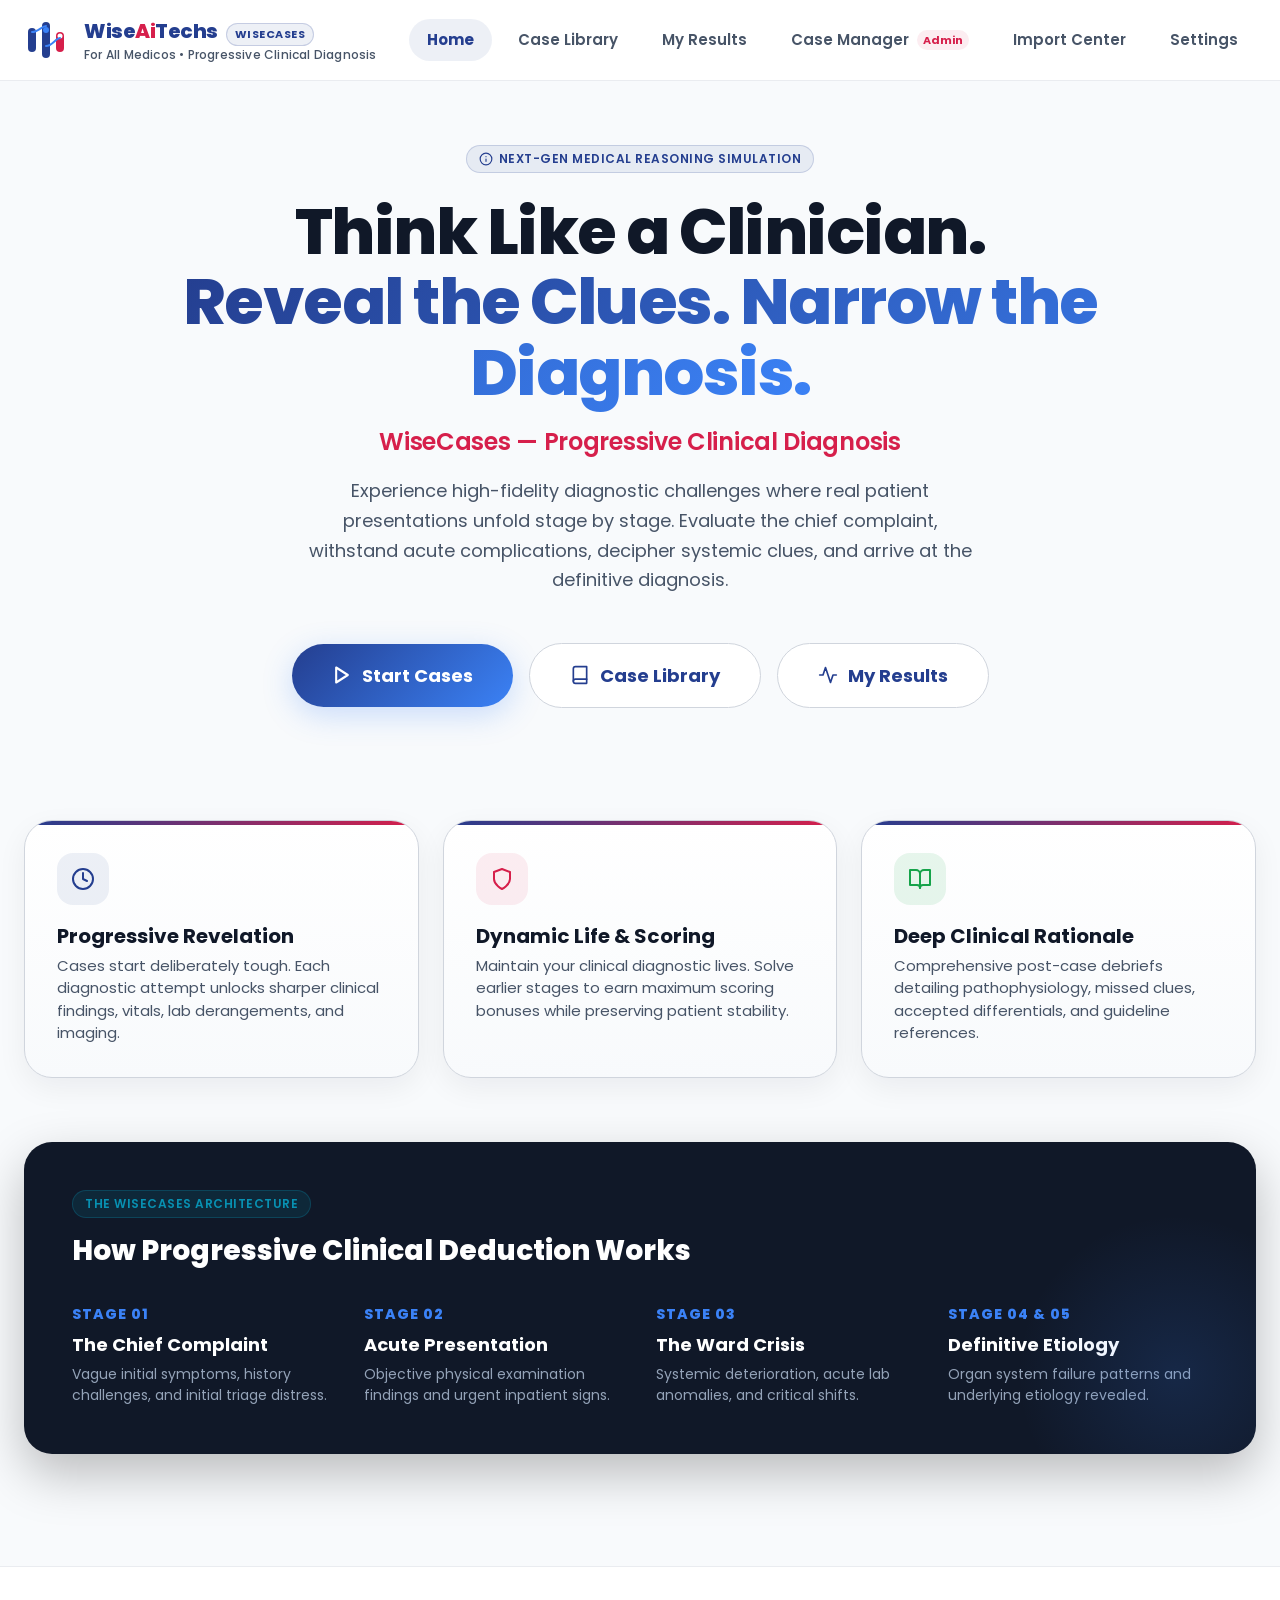
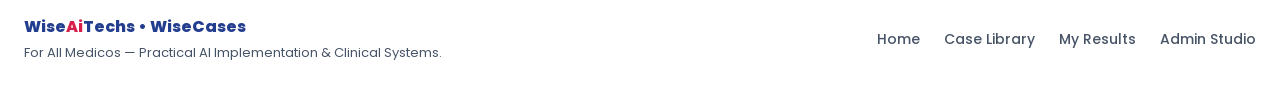
==== index.html @ 154a80e1 "Add files via upload" ====
<!DOCTYPE html>
<html lang="en">
<head>
  <meta charset="UTF-8">
  <meta name="viewport" content="width=device-width, initial-scale=1.0">
  <title>WiseCases — Progressive Clinical Diagnosis | WiseAiTechs</title>
  <meta name="description" content="Progressive clinical diagnosis and medical learning game by WiseAiTechs — For All Medicos. Think clinically, reveal the clues, and master the diagnosis.">
  
  <!-- Google Fonts: Poppins & Inter -->
  <link rel="preconnect" href="https://fonts.googleapis.com">
  <link rel="preconnect" href="https://fonts.gstatic.com" crossorigin>
  <link href="https://fonts.googleapis.com/css2?family=Poppins:wght@400;500;600;700;800&display=swap" rel="stylesheet">
  
  <!-- Application Stylesheet -->
  <link rel="stylesheet" href="styles.css">
  
  <!-- Favicon SVG (Data URI) -->
  <link rel="icon" type="image/svg+xml" href="data:image/svg+xml,<svg xmlns='http://www.w3.org/2000/svg' viewBox='0 0 40 40'><circle cx='10' cy='20' r='6' fill='%23243E8F'/><circle cx='30' cy='12' r='6' fill='%23D61F4B'/><circle cx='30' cy='28' r='6' fill='%233B82F6'/><path d='M10 20 Q 20 12 30 12 M 10 20 Q 20 28 30 28' stroke='%23243E8F' stroke-width='3' fill='none'/></svg>">
</head>
<body>

  <!-- =========================================================================
       App Header & Global Navigation
       ========================================================================= -->
  <header class="app-header">
    <div class="container header-inner">
      <a href="#home" class="brand-identity" id="brand-link" aria-label="WiseCases by WiseAiTechs Home">
        <!-- WiseAiTechs Neural Pillar Logo -->
        <div class="brand-symbol">
          <svg viewBox="0 0 44 44" fill="none" xmlns="http://www.w3.org/2000/svg" width="44" height="44" aria-hidden="true">
            <rect x="4" y="10" width="8" height="24" rx="4" fill="#243E8F"/>
            <rect x="18" y="4" width="8" height="36" rx="4" fill="#243E8F"/>
            <rect x="32" y="14" width="8" height="20" rx="4" fill="#D61F4B"/>
            <circle cx="22" cy="12" r="3" fill="#3B82F6"/>
            <circle cx="36" cy="18" r="2.5" fill="#FFFFFF"/>
            <path d="M8 14C14 14 18 8 22 8M22 28C28 28 32 20 36 20" stroke="#3B82F6" stroke-width="2" stroke-linecap="round"/>
          </svg>
        </div>
        <div class="brand-text">
          <div class="brand-name-row">
            <span class="brand-name">Wise<span>Ai</span>Techs</span>
            <span class="brand-product-pill">WiseCases</span>
          </div>
          <span class="brand-tagline">For All Medicos • Progressive Clinical Diagnosis</span>
        </div>
      </a>

      <!-- Mobile Hamburger Toggle -->
      <button class="mobile-menu-toggle" id="mobile-menu-toggle" aria-label="Toggle navigation menu">
        <svg width="24" height="24" viewBox="0 0 24 24" fill="none" stroke="currentColor" stroke-width="2" stroke-linecap="round" stroke-linejoin="round">
          <line x1="3" y1="12" x2="21" y2="12"></line>
          <line x1="3" y1="6" x2="21" y2="6"></line>
          <line x1="3" y1="18" x2="21" y2="18"></line>
        </svg>
      </button>

      <!-- Desktop Navigation Menu -->
      <nav aria-label="Primary Navigation">
        <ul class="nav-menu" id="nav-menu">
          <li><a href="#home" class="nav-link active" data-nav="home">Home</a></li>
          <li><a href="#library" class="nav-link" data-nav="library">Case Library</a></li>
          <li><a href="#results" class="nav-link" data-nav="results">My Results</a></li>
          <li>
            <a href="#admin" class="nav-link" data-nav="admin">
              Case Manager
              <span class="nav-admin-badge">Admin</span>
            </a>
          </li>
          <li><a href="#import" class="nav-link" data-nav="import">Import Center</a></li>
          <li><a href="#settings" class="nav-link" data-nav="settings">Settings</a></li>
        </ul>
      </nav>
    </div>
  </header>

  <!-- =========================================================================
       Main Application Views Container
       ========================================================================= -->
  <main id="app-main" role="main">

    <!-- ---------------------------------------------------------------------
         Screen 1: Home View
         --------------------------------------------------------------------- -->
    <section id="view-home" class="app-view view-active">
      <div class="container">
        
        <!-- Hero Section -->
        <div class="hero-section">
          <div class="hero-pill-badge">
            <span class="badge badge-blue">
              <svg width="14" height="14" viewBox="0 0 24 24" fill="none" stroke="currentColor" stroke-width="2" stroke-linecap="round" stroke-linejoin="round">
                <circle cx="12" cy="12" r="10"></circle>
                <line x1="12" y1="16" x2="12" y2="12"></line>
                <line x1="12" y1="8" x2="12.01" y2="8"></line>
              </svg>
              Next-Gen Medical Reasoning Simulation
            </span>
          </div>
          <h1 class="hero-title">
            Think Like a Clinician.<br>
            <span class="brand-gradient">Reveal the Clues. Narrow the Diagnosis.</span>
          </h1>
          <h2 class="hero-subtitle">WiseCases — Progressive Clinical Diagnosis</h2>
          <p class="hero-description">
            Experience high-fidelity diagnostic challenges where real patient presentations unfold stage by stage.
            Evaluate the chief complaint, withstand acute complications, decipher systemic clues, and arrive at the definitive diagnosis.
          </p>

          <div class="hero-actions">
            <button class="btn btn-ai btn-lg" id="btn-hero-start">
              <svg width="20" height="20" viewBox="0 0 24 24" fill="none" stroke="currentColor" stroke-width="2.5" stroke-linecap="round" stroke-linejoin="round">
                <polygon points="5 3 19 12 5 21 5 3"></polygon>
              </svg>
              Start Cases
            </button>
            <button class="btn btn-secondary btn-lg" id="btn-hero-library">
              <svg width="20" height="20" viewBox="0 0 24 24" fill="none" stroke="currentColor" stroke-width="2" stroke-linecap="round" stroke-linejoin="round">
                <path d="M4 19.5A2.5 2.5 0 0 1 6.5 17H20"></path>
                <path d="M6.5 2H20v20H6.5A2.5 2.5 0 0 1 4 19.5v-15A2.5 2.5 0 0 1 6.5 2z"></path>
              </svg>
              Case Library
            </button>
            <button class="btn btn-secondary btn-lg" id="btn-hero-results">
              <svg width="20" height="20" viewBox="0 0 24 24" fill="none" stroke="currentColor" stroke-width="2" stroke-linecap="round" stroke-linejoin="round">
                <path d="M22 12h-4l-3 9L9 3l-3 9H2"></path>
              </svg>
              My Results
            </button>
          </div>
        </div>

        <!-- 3 Feature Highlights -->
        <div class="features-grid">
          <div class="card-ai-feature">
            <div class="feature-card-icon">
              <svg width="24" height="24" viewBox="0 0 24 24" fill="none" stroke="currentColor" stroke-width="2" stroke-linecap="round" stroke-linejoin="round">
                <circle cx="12" cy="12" r="10"></circle>
                <polyline points="12 6 12 12 16 14"></polyline>
              </svg>
            </div>
            <h3 class="feature-card-title">Progressive Revelation</h3>
            <p class="feature-card-text">
              Cases start deliberately tough. Each diagnostic attempt unlocks sharper clinical findings, vitals, lab derangements, and imaging.
            </p>
          </div>

          <div class="card-ai-feature">
            <div class="feature-card-icon red">
              <svg width="24" height="24" viewBox="0 0 24 24" fill="none" stroke="currentColor" stroke-width="2" stroke-linecap="round" stroke-linejoin="round">
                <path d="M12 22s8-4 8-10V5l-8-3-8 3v7c0 6 8 10 8 10z"></path>
              </svg>
            </div>
            <h3 class="feature-card-title">Dynamic Life & Scoring</h3>
            <p class="feature-card-text">
              Maintain your clinical diagnostic lives. Solve earlier stages to earn maximum scoring bonuses while preserving patient stability.
            </p>
          </div>

          <div class="card-ai-feature">
            <div class="feature-card-icon green">
              <svg width="24" height="24" viewBox="0 0 24 24" fill="none" stroke="currentColor" stroke-width="2" stroke-linecap="round" stroke-linejoin="round">
                <path d="M2 3h6a4 4 0 0 1 4 4v14a3 3 0 0 0-3-3H2z"></path>
                <path d="M22 3h-6a4 4 0 0 0-4 4v14a3 3 0 0 1 3-3h7z"></path>
              </svg>
            </div>
            <h3 class="feature-card-title">Deep Clinical Rationale</h3>
            <p class="feature-card-text">
              Comprehensive post-case debriefs detailing pathophysiology, missed clues, accepted differentials, and guideline references.
            </p>
          </div>
        </div>

        <!-- 4-Step Clinical Flow Banner -->
        <div class="card-dark-system how-it-works-banner">
          <span class="badge badge-cyan">The WiseCases Architecture</span>
          <h2 style="font-size: 28px; font-weight: 800; margin-top: 12px;">How Progressive Clinical Deduction Works</h2>
          <div class="banner-grid">
            <div>
              <div class="banner-step-num">STAGE 01</div>
              <div class="banner-step-title">The Chief Complaint</div>
              <div class="banner-step-desc">Vague initial symptoms, history challenges, and initial triage distress.</div>
            </div>
            <div>
              <div class="banner-step-num">STAGE 02</div>
              <div class="banner-step-title">Acute Presentation</div>
              <div class="banner-step-desc">Objective physical examination findings and urgent inpatient signs.</div>
            </div>
            <div>
              <div class="banner-step-num">STAGE 03</div>
              <div class="banner-step-title">The Ward Crisis</div>
              <div class="banner-step-desc">Systemic deterioration, acute lab anomalies, and critical shifts.</div>
            </div>
            <div>
              <div class="banner-step-num">STAGE 04 & 05</div>
              <div class="banner-step-title">Definitive Etiology</div>
              <div class="banner-step-desc">Organ system failure patterns and underlying etiology revealed.</div>
            </div>
          </div>
        </div>

      </div>
    </section>

    <!-- ---------------------------------------------------------------------
         Screen 2: Case Library View
         --------------------------------------------------------------------- -->
    <section id="view-library" class="app-view">
      <div class="container">
        <div class="view-header">
          <div class="view-title-row">
            <h1 class="view-title">Clinical Case Library</h1>
            <span class="badge badge-blue" id="library-case-count">Loading Cases...</span>
          </div>
          <p class="view-subtitle">Select a patient scenario to begin progressive diagnostic deduction.</p>
        </div>

        <!-- Search & Filter Toolbar -->
        <div class="library-toolbar">
          <div class="search-input-wrapper">
            <svg class="search-icon" width="20" height="20" viewBox="0 0 24 24" fill="none" stroke="currentColor" stroke-width="2" stroke-linecap="round" stroke-linejoin="round">
              <circle cx="11" cy="11" r="8"></circle>
              <line x1="21" y1="21" x2="16.65" y2="16.65"></line>
            </svg>
            <input type="text" id="library-search-input" class="search-input" placeholder="Search by case title, condition, category, or ID (e.g. Liver, STEMI, Surgery)...">
          </div>

          <div class="category-filter-chips" id="category-filter-chips" role="tablist" aria-label="Filter cases by specialty">
            <!-- Dynamically populated chips -->
          </div>
        </div>

        <!-- Cases Grid -->
        <div class="case-cards-grid" id="case-cards-grid">
          <!-- Dynamically populated case cards -->
        </div>
      </div>
    </section>

    <!-- ---------------------------------------------------------------------
         Screen 3: Main Game Screen (Clinical Reasoning Interface)
         --------------------------------------------------------------------- -->
    <section id="view-game" class="app-view">
      <div class="container container-fluid">
        
        <!-- Top Utility Bar -->
        <div class="game-top-bar">
          <button class="game-back-btn" id="btn-game-back">
            <svg width="18" height="18" viewBox="0 0 24 24" fill="none" stroke="currentColor" stroke-width="2" stroke-linecap="round" stroke-linejoin="round">
              <line x1="19" y1="12" x2="5" y2="12"></line>
              <polyline points="12 19 5 12 12 5"></polyline>
            </svg>
            Exit to Case Library
          </button>

          <div id="game-preview-banner" class="preview-mode-banner" style="display: none;">
            <svg width="16" height="16" viewBox="0 0 24 24" fill="none" stroke="currentColor" stroke-width="2.5" stroke-linecap="round" stroke-linejoin="round">
              <path d="M12 22s8-4 8-10V5l-8-3-8 3v7c0 6 8 10 8 10z"></path>
            </svg>
            ADMIN PREVIEW MODE — Stats will not be saved
          </div>
        </div>

        <!-- Two-Column Clinical Reasoning Layout -->
        <div class="game-layout">
          
          <!-- LEFT COLUMN: Patient Presentation & Progressive Clues -->
          <div class="case-presentation-col">
            
            <!-- Case Demographic Card -->
            <div class="card-standard case-overview-card">
              <div class="case-overview-header">
                <span class="case-category-tag" id="game-case-category">Medicine / Gastroenterology</span>
                <span class="badge badge-blue" id="game-case-id">CASE-001</span>
              </div>
              <h1 class="case-main-title" id="game-case-title">Decompensated Alcoholic Liver Disease</h1>
              
              <div class="patient-demographics-grid">
                <div class="demo-item">
                  <span class="demo-label">Patient Age</span>
                  <span class="demo-val" id="game-patient-age">48 Years</span>
                </div>
                <div class="demo-item">
                  <span class="demo-label">Biological Sex</span>
                  <span class="demo-val" id="game-patient-sex">Male</span>
                </div>
                <div class="demo-item" style="grid-column: span 2;">
                  <span class="demo-label">Initial Presentation Note</span>
                  <span class="demo-val" id="game-patient-summary">Recurrent lower limb distress with compliance barriers.</span>
                </div>
              </div>
            </div>

            <!-- Progressive Stages Stepper -->
            <div class="card-standard stages-stepper-card">
              <div class="stepper-header">
                <span class="stepper-title">Diagnostic Revelation Track</span>
                <span class="stepper-counter" id="game-stage-counter">Stage 1 of 5</span>
              </div>
              <div class="stepper-track" id="game-stepper-track">
                <!-- Dynamically rendered step nodes -->
              </div>
            </div>

            <!-- Clues Stream (Revealed cards + Locked indicator) -->
            <div class="clues-stream" id="game-clues-stream">
              <!-- Clue cards injected dynamically -->
            </div>

          </div>

          <!-- RIGHT COLUMN: Sticky Diagnostic Console -->
          <div class="diagnostic-panel-col">
            <div class="card-standard console-card">
              
              <!-- Vitals: Lives, Stage, Score -->
              <div class="vitals-row">
                <div class="vital-metric-card">
                  <div class="vital-label">
                    <span>Clinical Lives</span>
                    <span id="game-lives-text" style="color: var(--color-wise-red); font-weight: 800;">5 / 5</span>
                  </div>
                  <div class="lives-container" id="game-lives-container" aria-label="Remaining Diagnostic Lives">
                    <!-- SVG Hearts populated dynamically -->
                  </div>
                </div>

                <div class="vital-metric-card">
                  <div class="vital-label">
                    <span>Case Score</span>
                    <span class="score-pill" id="game-score-display">1000</span>
                  </div>
                  <div class="vital-value" style="font-size: 15px; font-weight: 600; color: var(--color-slate-gray); margin-top: 4px;">
                    Stage Clue Penalty: <span style="color: var(--color-wise-red);">-100</span>
                  </div>
                </div>
              </div>

              <!-- Diagnosis Submission Form -->
              <div class="diagnosis-input-section">
                <div class="input-section-header">
                  <h3 class="input-section-title">Formulate Your Diagnosis</h3>
                  <p class="input-section-hint">Enter the definitive clinical condition based on accumulated findings.</p>
                </div>

                <form id="game-diagnosis-form" class="diagnosis-form" autocomplete="off">
                  <div class="autocomplete-wrapper">
                    <input 
                      type="text" 
                      id="game-diagnosis-input" 
                      class="diagnosis-input" 
                      placeholder="Type clinical diagnosis, condition name, or acronym (e.g. AIH, STEMI)..."
                      aria-label="Enter your clinical diagnosis"
                      role="combobox"
                      aria-autocomplete="list"
                      aria-expanded="false"
                      aria-controls="diagnosis-autocomplete-list"
                      required
                    >
                    <div id="diagnosis-autocomplete-list" class="autocomplete-dropdown" role="listbox">
                      <!-- Dynamically rendered autocomplete suggestions -->
                    </div>
                  </div>
                  <div class="diagnosis-action-area" id="diagnosis-action-area">
                    <button type="submit" class="btn btn-ai" id="btn-submit-diagnosis">
                      <svg width="18" height="18" viewBox="0 0 24 24" fill="none" stroke="currentColor" stroke-width="2.5" stroke-linecap="round" stroke-linejoin="round">
                        <polyline points="20 6 9 17 4 12"></polyline>
                      </svg>
                      Submit Diagnosis
                    </button>
                    <button type="button" class="btn btn-ai" id="btn-show-answer" style="display: none;">
                      Show the Answer
                    </button>
                    <button type="button" class="btn btn-secondary" id="btn-continue-stage" style="display: none;">
                      Continue to Next Stage
                    </button>
                    <button type="button" class="btn btn-success" id="btn-show-complete-answer" style="display: none;">
                      Show Complete Answer
                    </button>
                  </div>
                </form>

                <!-- Feedback Alert Banner -->
                <div id="game-feedback-banner" class="feedback-banner" role="alert" aria-live="assertive">
                  <div class="feedback-title-row">
                    <span id="feedback-icon">✕</span>
                    <span id="feedback-title">INCORRECT</span>
                  </div>
                  
                  <!-- Submitted Answer & Normalized Condition -->
                  <div id="feedback-user-answer" style="font-size: 14px; font-weight: 700; color: var(--color-deep-navy); margin: 6px 0 2px;"></div>
                  <div id="feedback-matched-condition" style="font-size: 13px; font-weight: 600; color: var(--color-slate-gray); margin-bottom: 6px; display: none;"></div>

                  <p class="feedback-message" id="feedback-message">
                    That diagnosis does not match the expected condition at this stage.
                  </p>

                  <!-- Educational Debrief on Wrong Answer -->
                  <div class="feedback-reasoning-wrap" id="feedback-reasoning-wrap" style="display: none;">
                    <div class="feedback-reasoning-title" id="feedback-why-wrong-title" style="font-size: 13px; font-weight: 700; color: var(--color-deep-navy); margin-bottom: 4px;">Why this is not the best answer:</div>
                    <div class="feedback-reasoning-text" id="feedback-reasoning-text" style="font-size: 14px; line-height: 1.5; color: var(--color-deep-navy);"></div>

                    <!-- What did you miss? -->
                    <div class="feedback-missed-wrap" id="feedback-missed-wrap" style="display: none; margin-top: 10px;">
                      <div class="feedback-missed-title" style="font-size: 13px; font-weight: 700; color: var(--color-deep-navy); margin-bottom: 4px;">WHAT DID YOU MISS?</div>
                      <ul class="feedback-missed-list" id="feedback-missed-list" style="margin: 0; padding-left: 20px; font-size: 13px; color: var(--color-deep-navy); line-height: 1.5;"></ul>
                    </div>

                    <!-- Next Decision -->
                    <div class="feedback-direction-wrap" id="feedback-direction-wrap" style="display: none; margin-top: 10px;">
                      <div class="feedback-direction-title" style="font-size: 13px; font-weight: 700; color: var(--color-deep-navy); margin-bottom: 4px;">NEXT DECISION</div>
                      <div class="feedback-direction-text" id="feedback-direction-text" style="font-size: 13px; color: var(--color-deep-navy); line-height: 1.5;"></div>
                    </div>
                  </div>

                  <!-- Correct Answer Decisive Findings -->
                  <div class="feedback-correct-wrap" id="feedback-correct-wrap" style="display: none; margin-top: 10px;">
                    <div style="font-size: 13px; font-weight: 700; color: var(--color-deep-navy); margin-bottom: 4px;">WHY THIS IS CORRECT</div>
                    <div id="feedback-correct-why" style="font-size: 14px; line-height: 1.5; color: var(--color-deep-navy); margin-bottom: 8px;"></div>
                    <div id="feedback-decisive-wrap" style="display: none;">
                      <div style="font-size: 13px; font-weight: 700; color: var(--color-deep-navy); margin-bottom: 4px;">DECISIVE FINDINGS</div>
                      <ul id="feedback-decisive-list" style="margin: 0; padding-left: 20px; font-size: 13px; color: var(--color-deep-navy); line-height: 1.5;"></ul>
                    </div>
                  </div>

                  <div class="feedback-meta" id="feedback-meta" style="margin-top: 10px;">
                    Life lost: -1 • Lives remaining: 4 • A new clinical clue has been revealed.
                  </div>
                  <div style="margin-top: 14px;" id="feedback-action-container">
                    <!-- Button to view explanation appears if correct or out of lives -->
                  </div>
                </div>

                <!-- Session Attempts Mini Log -->
                <div class="attempts-mini-log">
                  <div class="attempts-log-title">Differential Attempts History</div>
                  <div class="attempts-log-list" id="game-attempts-list">
                    <div style="font-size: 13px; color: var(--color-slate-gray-light); font-style: italic; padding: 4px;">
                      No diagnosis submitted yet. Review Stage 1 clue carefully.
                    </div>
                  </div>
                </div>

              </div>

            </div>
          </div>

        </div>

      </div>
    </section>

    <!-- ---------------------------------------------------------------------
         Screen 4: Complete Clinical Answer & Debrief Screen
         --------------------------------------------------------------------- -->
    <section id="view-result" class="app-view">
      <div class="container container-narrow">
        
        <!-- Result Header Card -->
        <div class="card-standard result-header-card">
          <div class="result-badge-wrap">
            <span class="badge badge-green" id="result-status-badge">
              <svg width="14" height="14" viewBox="0 0 24 24" fill="none" stroke="currentColor" stroke-width="2.5" stroke-linecap="round" stroke-linejoin="round">
                <polyline points="20 6 9 17 4 12"></polyline>
              </svg>
              ✓ CORRECT
            </span>
          </div>
          <h1 class="result-main-title" id="result-page-title">COMPLETE CLINICAL ANSWER</h1>
          <div class="result-case-title-sub" id="result-case-title" style="font-size: 18px; font-weight: 700; color: var(--color-deep-navy); margin-top: 4px;">Decompensated Alcoholic Liver Disease</div>
          
          <div class="result-diagnosis-box">
            <div class="result-diagnosis-label" id="result-diagnosis-label">FINAL DIAGNOSIS</div>
            <div class="result-diagnosis-text" id="result-correct-diagnosis">
              Decompensated Alcoholic Liver Disease
            </div>
            <div id="result-diagnosis-display-name" style="font-size: 15px; font-weight: 600; color: var(--color-slate-gray); margin-top: 6px; display: none;"></div>
            
            <div id="result-diagnosis-detailed-explanation" style="font-size: 15px; line-height: 1.6; color: var(--color-deep-navy); margin-top: 14px; padding: 14px; background: #F8FAFC; border-radius: var(--radius-md); border-left: 4px solid var(--color-wise-blue); text-align: left; display: none;">
              <strong style="color: var(--color-wise-blue); display: block; margin-bottom: 4px;">Why this is the diagnosis:</strong>
              <div id="result-diagnosis-detailed-text"></div>
            </div>
            <div id="result-diagnosis-cross-refs" style="margin-top: 10px; text-align: left; display: none;"></div>
          </div>
          <div style="margin-top: 14px;">
            <span class="badge badge-blue" id="result-stage-identified-pill" style="font-size: 14px; padding: 6px 18px; text-transform: none;">
              You identified the diagnosis at Stage 1 of 5
            </span>
          </div>
        </div>

        <!-- Performance Metrics Grid -->
        <div class="result-metrics-grid">
          <div class="metric-card">
            <div class="metric-val score" id="result-metric-score">820</div>
            <div class="metric-title">Score</div>
          </div>
          <div class="metric-card">
            <div class="metric-val" id="result-metric-lives">3 / 5</div>
            <div class="metric-title">Lives Used</div>
          </div>
          <div class="metric-card">
            <div class="metric-val" id="result-metric-stage">4 / 5</div>
            <div class="metric-title">Stages Required</div>
          </div>
          <div class="metric-card">
            <div class="metric-val" id="result-metric-attempts">4</div>
            <div class="metric-title">Attempts</div>
          </div>
          <div class="metric-card">
            <div class="metric-val" id="result-metric-accuracy">25%</div>
            <div class="metric-title">Diagnostic Accuracy</div>
          </div>
        </div>

        <!-- Your Diagnostic Journey -->
        <div class="card-standard result-section-card">
          <h2 class="result-section-title">
            <svg width="22" height="22" viewBox="0 0 24 24" fill="none" stroke="currentColor" stroke-width="2" stroke-linecap="round" stroke-linejoin="round" style="color: var(--color-wise-blue);">
              <polyline points="22 12 18 12 15 21 9 3 6 12 2 12"></polyline>
            </svg>
            Your Diagnostic Journey
          </h2>
          <div class="journey-timeline" id="result-journey-timeline">
            <!-- Injected dynamically -->
          </div>
        </div>

        <!-- Complete Clinical Case Debrief Container -->
        <div class="debrief-longform-container">

          <!-- 1. Case Presentation -->
          <div class="card-standard result-section-card" id="debrief-presentation-card">
            <div class="debrief-section-header">
              <span class="debrief-section-num">1</span>
              <h2 class="result-section-title" style="margin: 0;">Case Presentation</h2>
            </div>
            <div id="debrief-patient-profile" style="font-size: 15px; line-height: 1.6; color: var(--color-deep-navy);">
              <!-- Injected dynamically -->
            </div>
          </div>

          <!-- Clinical Summary Card -->
          <div class="card-standard result-section-card" id="debrief-clinical-summary-card">
            <div class="debrief-section-header">
              <span class="debrief-section-num">Overview</span>
              <h2 class="result-section-title" style="margin: 0;">Clinical Summary</h2>
            </div>
            <p id="result-clinical-summary" style="font-size: 16px; line-height: 1.65; color: var(--color-deep-navy); margin: 0;">
              <!-- Injected from JSON -->
            </p>
          </div>

          <!-- 2. Stage-by-Stage Journey (Show EVERY Stage) -->
          <div class="card-standard result-section-card">
            <div class="debrief-section-header">
              <span class="debrief-section-num">2</span>
              <h2 class="result-section-title" style="margin: 0;">Stage-by-Stage Clinical Journey</h2>
            </div>
            <p style="font-size: 14px; color: var(--color-slate-gray); margin-bottom: 14px;">
              Comprehensive review of all clinical clues and findings revealed across the entire diagnostic sequence.
            </p>
            <div class="journey-timeline" id="result-all-stages-timeline">
              <!-- All stages injected dynamically -->
            </div>
          </div>

          <!-- 3. Clinical Decision Points (What Should You Think Here?) -->
          <div class="card-standard result-section-card" id="debrief-decision-points-card">
            <div class="debrief-section-header">
              <span class="debrief-section-num">3</span>
              <h2 class="result-section-title" style="margin: 0;">Clinical Decision Points</h2>
            </div>
            <div id="result-decision-points-list">
              <!-- Injected dynamically -->
            </div>
          </div>

          <!-- 4. Diagnostic Reasoning Chain -->
          <div class="card-standard result-section-card" id="debrief-reasoning-chain-card" style="display: none;">
            <div class="debrief-section-header">
              <span class="debrief-section-num">4</span>
              <h2 class="result-section-title" style="margin: 0;">Diagnostic Reasoning Chain</h2>
            </div>
            <p style="font-size: 14px; color: var(--color-slate-gray); margin-bottom: 14px;">
              Step-by-step clinical logic: Finding → Clinical Meaning → Diagnostic Decision → Final Diagnosis.
            </p>
            <div id="result-reasoning-chain-container" class="reasoning-chain-container">
              <!-- Step cards injected dynamically -->
            </div>
          </div>

          <!-- 5. Investigations & Interpretation -->
          <div class="card-standard result-section-card" id="debrief-investigations-card">
            <div class="debrief-section-header">
              <span class="debrief-section-num">5</span>
              <h2 class="result-section-title" style="margin: 0;">Investigations & Interpretation</h2>
            </div>
            <div id="result-investigations-container">
              <!-- Structured investigations table injected dynamically -->
            </div>
            <div id="result-investigation-summary-wrap" style="margin-top: 14px; display: none;">
              <h4 style="font-size: 14px; font-weight: 700; color: var(--color-slate-gray); text-transform: uppercase; margin-bottom: 4px;">What This Means:</h4>
              <p id="result-investigation-summary" style="font-size: 15px; line-height: 1.6; color: var(--color-deep-navy);"></p>
            </div>
          </div>

          <!-- 6. Clinical Insight Card -->
          <div class="card-standard result-section-card clinical-insight-card" id="debrief-clinical-insight-card" style="display: none;">
            <div class="debrief-section-header">
              <span class="debrief-section-num">Insight</span>
              <h2 class="result-section-title" style="margin: 0;" id="debrief-clinical-insight-title">Clinical Insight</h2>
            </div>
            <div id="debrief-clinical-insight-content" style="font-size: 15px; line-height: 1.65; color: var(--color-deep-navy);">
              <!-- Injected dynamically -->
            </div>
          </div>

          <!-- 7. Differential Diagnoses -->
          <div class="card-standard result-section-card" id="debrief-differentials-card">
            <div class="debrief-section-header">
              <span class="debrief-section-num">7</span>
              <h2 class="result-section-title" style="margin: 0;">Differential Diagnoses Evaluated</h2>
            </div>
            <div id="result-differentials-container">
              <!-- Differentials cards injected dynamically -->
            </div>
          </div>

          <!-- 8. Decisive Findings -->
          <div class="card-standard result-section-card" id="debrief-decisive-findings-card" style="display: none;">
            <div class="debrief-section-header">
              <span class="debrief-section-num">8</span>
              <h2 class="result-section-title" style="margin: 0;">Decisive Findings Confirming Diagnosis</h2>
            </div>
            <ul id="result-decisive-findings-list" style="padding-left: 20px; font-size: 15px; line-height: 1.6; color: var(--color-deep-navy);">
              <!-- Decisive findings injected dynamically -->
            </ul>
          </div>

          <!-- 9. Where Reasoning Could Go Wrong -->
          <div class="card-standard result-section-card" id="debrief-pitfalls-card">
            <div class="debrief-section-header">
              <span class="debrief-section-num">9</span>
              <h2 class="result-section-title" style="margin: 0;">Where The Reasoning Could Go Wrong</h2>
            </div>
            <ul id="result-pitfalls-list" style="padding-left: 20px; font-size: 15px; line-height: 1.6; color: var(--color-deep-navy);">
              <!-- Traps / mistakes injected dynamically -->
            </ul>
          </div>

          <!-- 10. Pathophysiologic Reasoning -->
          <div class="card-standard result-section-card" id="debrief-pathophysiology-card">
            <div class="debrief-section-header">
              <span class="debrief-section-num">10</span>
              <h2 class="result-section-title" style="margin: 0;">
                <span id="result-explanation-heading-text">Why The Diagnosis Was Made</span>
              </h2>
            </div>
            <div>
              <p id="result-clinical-reasoning" style="font-size: 15px; line-height: 1.65; color: var(--color-slate-gray); margin: 0;">
                <!-- Injected from JSON -->
              </p>
            </div>
          </div>

          <!-- 11. Key Learning Points -->
          <div class="card-standard result-section-card" id="debrief-learning-card">
            <div class="debrief-section-header">
              <span class="debrief-section-num">11</span>
              <h2 class="result-section-title" style="margin: 0;">
                <span id="result-learning-heading-text">Key Learning Points & Takeaways</span>
              </h2>
            </div>
            <ul class="learning-points-list" id="result-learning-points">
              <!-- Bullet points injected from JSON -->
            </ul>
          </div>

          <!-- 12. References -->
          <div class="card-standard result-section-card" id="debrief-references-card">
            <h2 class="result-section-title">
              <svg width="20" height="20" viewBox="0 0 24 24" fill="none" stroke="currentColor" stroke-width="2" stroke-linecap="round" stroke-linejoin="round" style="color: var(--color-slate-gray);">
                <path d="M10 13a5 5 0 0 0 7.54.54l3-3a5 5 0 0 0-7.07-7.07l-1.72 1.71"></path>
                <path d="M14 11a5 5 0 0 0-7.54-.54l-3 3a5 5 0 0 0 7.07 7.07l1.71-1.71"></path>
              </svg>
              Clinical References & Practice Guidelines
            </h2>
            <ul class="references-list" id="result-references-list">
              <!-- Links injected from JSON -->
            </ul>
          </div>

        </div>

        <!-- Action Buttons Bar -->
        <div class="result-actions-bar">
          <button class="btn btn-ai" id="btn-result-next-case">
            Play Next Case
          </button>
          <button class="btn btn-secondary" id="btn-result-try-again">
            Try Again
          </button>
          <button class="btn btn-secondary" id="btn-result-library">
            Back to Case Library
          </button>
          <button class="btn btn-secondary" id="btn-result-my-results">
            My Results
          </button>
        </div>

      </div>
    </section>

    <!-- ---------------------------------------------------------------------
         Screen 5: User Result History ("My Results")
         --------------------------------------------------------------------- -->
    <section id="view-results" class="app-view">
      <div class="container">
        
        <div class="view-header">
          <div class="view-title-row">
            <div>
              <h1 class="view-title">My Diagnostic Results & Analytics</h1>
              <span class="badge badge-blue" id="player-id-badge" style="font-size: 13px; font-weight: 500; margin-top: 6px; display: inline-block;">Player ID: Loading...</span>
            </div>
            <button class="btn btn-outline-danger btn-sm" id="btn-clear-history">
              <svg width="16" height="16" viewBox="0 0 24 24" fill="none" stroke="currentColor" stroke-width="2" stroke-linecap="round" stroke-linejoin="round">
                <polyline points="3 6 5 6 21 6"></polyline>
                <path d="M19 6v14a2 2 0 0 1-2 2H7a2 2 0 0 1-2-2V6m3 0V4a2 2 0 0 1 2-2h4a2 2 0 0 1 2 2v2"></path>
              </svg>
              Clear History
            </button>
          </div>
          <p class="view-subtitle">Track your clinical deduction accuracy and case history across all completed sessions.</p>
        </div>

        <!-- Aggregate Statistics Grid -->
        <div class="stats-summary-grid">
          <div class="stat-box">
            <div class="stat-box-val" id="stats-cases-played">0</div>
            <div class="stat-box-label">Cases Played</div>
          </div>
          <div class="stat-box">
            <div class="stat-box-val green" id="stats-cases-completed">0</div>
            <div class="stat-box-label">Cases Completed</div>
          </div>
          <div class="stat-box">
            <div class="stat-box-val green" id="stats-correct-diagnoses">0</div>
            <div class="stat-box-label">Correct Diagnoses</div>
          </div>
          <div class="stat-box">
            <div class="stat-box-val red" id="stats-failed-cases">0</div>
            <div class="stat-box-label">Depleted Cases</div>
          </div>
          <div class="stat-box">
            <div class="stat-box-val" id="stats-average-score">0</div>
            <div class="stat-box-label">Average Score</div>
          </div>
          <div class="stat-box">
            <div class="stat-box-val" id="stats-accuracy-rate">0%</div>
            <div class="stat-box-label">Diagnostic Accuracy</div>
          </div>
        </div>

        <!-- Case History List -->
        <h2 style="font-size: 20px; font-weight: 800; margin-bottom: var(--space-md); color: var(--color-deep-navy);">Session Log</h2>
        <div class="history-cards-list" id="history-cards-list">
          <!-- Populated from localStorage -->
        </div>

      </div>
    </section>

    <!-- ---------------------------------------------------------------------
         Screen 6: Case Manager / Admin Studio
         --------------------------------------------------------------------- -->
    <section id="view-admin" class="app-view">
      <div class="container">
        
        <div class="view-header">
          <div class="view-title-row">
            <div style="display: flex; align-items: center; gap: 12px;">
              <h1 class="view-title">Case Manager Studio</h1>
              <span class="badge badge-red">Curriculum Admin</span>
            </div>
            <span class="badge badge-blue" id="admin-cases-count">0 Cases Configured</span>
          </div>
          <p class="view-subtitle">Author, edit, preview, duplicate, import, and export clinical cases.</p>
        </div>

        <!-- Admin Toolbar Actions -->
        <div class="admin-toolbar-row">
          <div class="search-input-wrapper" style="max-width: 380px;">
            <svg class="search-icon" width="18" height="18" viewBox="0 0 24 24" fill="none" stroke="currentColor" stroke-width="2" stroke-linecap="round" stroke-linejoin="round">
              <circle cx="11" cy="11" r="8"></circle>
              <line x1="21" y1="21" x2="16.65" y2="16.65"></line>
            </svg>
            <input type="text" id="admin-search-input" class="search-input" placeholder="Filter admin cases...">
          </div>

          <div class="admin-action-btns">
            <button class="btn btn-primary" id="btn-admin-new-case">
              <svg width="18" height="18" viewBox="0 0 24 24" fill="none" stroke="currentColor" stroke-width="2.5" stroke-linecap="round" stroke-linejoin="round">
                <line x1="12" y1="5" x2="12" y2="19"></line>
                <line x1="5" y1="12" x2="19" y2="12"></line>
              </svg>
              + New Case
            </button>
            <button class="btn btn-secondary" id="btn-admin-import-center" title="Open comprehensive Excel, CSV, and JSON Import Center">
              <svg width="18" height="18" viewBox="0 0 24 24" fill="none" stroke="currentColor" stroke-width="2" stroke-linecap="round" stroke-linejoin="round">
                <path d="M21 15v4a2 2 0 0 1-2 2H5a2 2 0 0 1-2-2v-4"></path>
                <polyline points="17 8 12 3 7 8"></polyline>
                <line x1="12" y1="3" x2="12" y2="15"></line>
              </svg>
              Import Center
            </button>
            <button class="btn btn-secondary" id="btn-admin-import-json">
              <svg width="18" height="18" viewBox="0 0 24 24" fill="none" stroke="currentColor" stroke-width="2" stroke-linecap="round" stroke-linejoin="round">
                <path d="M14 2H6a2 2 0 0 0-2 2v16a2 2 0 0 0 2 2h12a2 2 0 0 0 2-2V8z"></path>
                <polyline points="14 2 14 8 20 8"></polyline>
              </svg>
              Quick JSON
            </button>
            <button class="btn btn-secondary" id="btn-admin-export-all">
              <svg width="18" height="18" viewBox="0 0 24 24" fill="none" stroke="currentColor" stroke-width="2" stroke-linecap="round" stroke-linejoin="round">
                <path d="M21 15v4a2 2 0 0 1-2 2H5a2 2 0 0 1-2-2v-4"></path>
                <polyline points="7 10 12 15 17 10"></polyline>
                <line x1="12" y1="15" x2="12" y2="3"></line>
              </svg>
              Export JSON
            </button>
            <button class="btn btn-secondary" id="btn-admin-backup-all" title="Backup all cases and player results">
              <svg width="18" height="18" viewBox="0 0 24 24" fill="none" stroke="currentColor" stroke-width="2" stroke-linecap="round" stroke-linejoin="round">
                <path d="M19 21H5a2 2 0 0 1-2-2V5a2 2 0 0 1 2-2h11l5 5v11a2 2 0 0 1-2 2z"></path>
                <polyline points="17 21 17 13 7 13 7 21"></polyline>
                <polyline points="7 3 7 8 15 8"></polyline>
              </svg>
              Backup All
            </button>
            <button class="btn btn-secondary" id="btn-admin-download-template" title="Download official JSON template for authors">
              <svg width="18" height="18" viewBox="0 0 24 24" fill="none" stroke="currentColor" stroke-width="2" stroke-linecap="round" stroke-linejoin="round">
                <path d="M14 2H6a2 2 0 0 0-2 2v16a2 2 0 0 0 2 2h12a2 2 0 0 0 2-2V8z"></path>
                <polyline points="14 2 14 8 20 8"></polyline>
                <line x1="12" y1="18" x2="12" y2="12"></line>
                <line x1="9" y1="15" x2="15" y2="15"></line>
              </svg>
              Download Template
            </button>
            <button class="btn btn-secondary" id="btn-admin-case-inventory" title="Excel-compatible spreadsheet case inventory format">
              <svg width="18" height="18" viewBox="0 0 24 24" fill="none" stroke="currentColor" stroke-width="2" stroke-linecap="round" stroke-linejoin="round">
                <rect x="3" y="3" width="18" height="18" rx="2" ry="2"></rect>
                <line x1="3" y1="9" x2="21" y2="9"></line>
                <line x1="3" y1="15" x2="21" y2="15"></line>
                <line x1="9" y1="3" x2="9" y2="21"></line>
                <line x1="15" y1="3" x2="15" y2="21"></line>
              </svg>
              Case Inventory
            </button>
            <button class="btn btn-outline-danger btn-sm" id="btn-admin-reset-demo">
              Reset Demo Data
            </button>
          </div>
        </div>

        <!-- Cases Table -->
        <div class="admin-cases-table-wrap">
          <table class="admin-cases-table">
            <thead>
              <tr>
                <th>Case ID</th>
                <th>Title</th>
                <th>Category</th>
                <th>Status</th>
                <th>Stages</th>
                <th>Lives</th>
                <th>Actions</th>
              </tr>
            </thead>
            <tbody id="admin-cases-tbody">
              <!-- Admin case rows injected dynamically -->
            </tbody>
          </table>
        </div>

      </div>
    </section>

    <!-- ---------------------------------------------------------------------
         Screen 7: Import Center View (Excel, CSV, JSON bulk ingestion)
         --------------------------------------------------------------------- -->
    <section id="view-import" class="app-view">
      <div class="container">
        
        <div class="admin-header-card">
          <div style="display: flex; justify-content: space-between; align-items: flex-start; flex-wrap: wrap; gap: 16px;">
            <div>
              <span class="badge badge-blue">Content Ingestion Engine</span>
              <h1 class="view-main-title" style="margin-top: 8px;">Import Center</h1>
              <p class="view-subtitle">
                Ingest medical cases in bulk from Excel (.xlsx), CSV spreadsheets, or JSON files.
                All records are validated against WiseCases Schema 2.0 prior to curriculum commitment.
              </p>
            </div>
            <div style="display: flex; gap: 10px;">
              <button class="btn btn-secondary" id="btn-import-download-sample-csv">
                Download Demo CSV
              </button>
              <button class="btn btn-secondary" id="btn-import-back-admin">
                Back to Case Manager
              </button>
            </div>
          </div>
        </div>

        <!-- Format Selector & Dropzone -->
        <div class="settings-section-card">
          <h2 style="font-size: 18px; font-weight: 700; color: var(--color-deep-navy); margin-bottom: 12px;">
            1. Select Import Format & Upload File
          </h2>
          
          <div class="settings-radio-group" style="margin-bottom: 20px;">
            <div class="settings-radio-card active" id="import-type-csv" onclick="window.WISECASES?.setImportType?.('csv')">
              <div style="font-weight: 700; color: var(--color-wise-blue); margin-bottom: 4px;">CSV Spreadsheet</div>
              <div style="font-size: 13px; color: var(--color-slate-gray);">Multi-stage columns (stage1_title, stage1_clue...). Best for doctors and bulk spreadsheets.</div>
            </div>
            <div class="settings-radio-card" id="import-type-excel" onclick="window.WISECASES?.setImportType?.('excel')">
              <div style="font-weight: 700; color: var(--color-wise-blue); margin-bottom: 4px;">Excel Workbook (.xlsx)</div>
              <div style="font-size: 13px; color: var(--color-slate-gray);">Microsoft Excel workbook with single-sheet or multi-tab curriculum structure.</div>
            </div>
            <div class="settings-radio-card" id="import-type-json" onclick="window.WISECASES?.setImportType?.('json')">
              <div style="font-weight: 700; color: var(--color-wise-blue); margin-bottom: 4px;">JSON Curriculum Bundle</div>
              <div style="font-size: 13px; color: var(--color-slate-gray);">Native WiseCases Schema 2.0 object or array. Supports full differential reasoning.</div>
            </div>
          </div>

          <!-- Drag & Drop Zone -->
          <div class="import-dropzone" id="import-dropzone">
            <svg width="40" height="40" viewBox="0 0 24 24" fill="none" stroke="currentColor" stroke-width="2" stroke-linecap="round" stroke-linejoin="round" style="margin: 0 auto 12px; color: var(--color-wise-blue);">
              <path d="M21 15v4a2 2 0 0 1-2 2H5a2 2 0 0 1-2-2v-4"></path>
              <polyline points="17 8 12 3 7 8"></polyline>
              <line x1="12" y1="3" x2="12" y2="15"></line>
            </svg>
            <div style="font-size: 16px; font-weight: 700; color: var(--color-deep-navy);">
              Drag and drop your case file here, or click to browse
            </div>
            <div style="font-size: 13px; color: var(--color-slate-gray); margin-top: 6px;">
              Supports .csv, .xlsx, and .json files
            </div>
            <input type="file" id="import-file-input" accept=".csv,.xlsx,.xls,.json" style="display: none;">
          </div>

          <!-- Alternative Text Paste -->
          <details style="margin-top: 16px;">
            <summary style="font-size: 13px; font-weight: 600; color: var(--color-slate-gray); cursor: pointer;">
              Or paste raw CSV or JSON text directly
            </summary>
            <div style="margin-top: 10px;">
              <textarea id="import-paste-textarea" class="form-textarea" rows="6" placeholder="Paste raw CSV or JSON data here..."></textarea>
              <button type="button" class="btn btn-secondary btn-sm" id="btn-parse-pasted-data" style="margin-top: 8px;">
                Parse Pasted Content
              </button>
            </div>
          </details>
        </div>

        <!-- Column Mapping Panel (For CSV / Excel) -->
        <div class="settings-section-card" id="import-mapping-panel" style="display: none;">
          <h2 style="font-size: 18px; font-weight: 700; color: var(--color-deep-navy); margin-bottom: 6px;">
            2. Column Field Mapping
          </h2>
          <p style="font-size: 13px; color: var(--color-slate-gray); margin-bottom: 14px;">
            Verify or adjust the mapping from your spreadsheet headers to Schema 2.0 fields.
          </p>
          <div style="overflow-x: auto;">
            <table class="import-mapping-table" id="import-mapping-table">
              <thead>
                <tr>
                  <th>Spreadsheet Column Header</th>
                  <th>Sample Value (Row 1)</th>
                  <th>Maps to WiseCases Field</th>
                </tr>
              </thead>
              <tbody id="import-mapping-tbody">
                <!-- Dynamically generated rows -->
              </tbody>
            </table>
          </div>
          <div style="margin-top: 14px; text-align: right;">
            <button class="btn btn-primary" id="btn-confirm-mapping">
              Validate Mapped Records →
            </button>
          </div>
        </div>

        <!-- Validation & Duplicate Resolution Panel -->
        <div class="settings-section-card" id="import-validation-card" style="display: none;">
          <h2 style="font-size: 18px; font-weight: 700; color: var(--color-deep-navy); margin-bottom: 6px;">
            3. Import Validation & Duplicates
          </h2>
          
          <div class="validation-metrics-grid">
            <div class="validation-metric-card">
              <div class="num" id="val-metric-total">0</div>
              <div class="label">Total Detected</div>
            </div>
            <div class="validation-metric-card">
              <div class="num" id="val-metric-valid" style="color: var(--color-success-green);">0</div>
              <div class="label">✓ Valid Cases</div>
            </div>
            <div class="validation-metric-card">
              <div class="num" id="val-metric-warnings" style="color: #D97706;">0</div>
              <div class="label">⚠ Warnings</div>
            </div>
            <div class="validation-metric-card">
              <div class="num" id="val-metric-errors" style="color: var(--color-warning-red);">0</div>
              <div class="label">✕ Errors</div>
            </div>
            <div class="validation-metric-card">
              <div class="num" id="val-metric-duplicates" style="color: var(--color-wise-blue);">0</div>
              <div class="label">Duplicates</div>
            </div>
          </div>

          <div style="display: flex; align-items: center; justify-content: space-between; flex-wrap: wrap; gap: 14px; padding: 14px; background: #F8FAFC; border-radius: var(--radius-md); margin-bottom: 16px;">
            <div>
              <span style="font-size: 14px; font-weight: 700; color: var(--color-deep-navy);">Duplicate Case Policy:</span>
              <span style="font-size: 13px; color: var(--color-slate-gray); display: block;">Choose how to handle cases whose ID or title already exists in your curriculum.</span>
            </div>
            <select id="import-duplicate-strategy" class="form-select" style="max-width: 260px;">
              <option value="copy" selected>Create Unique Copies (CASE-XXX-COPY)</option>
              <option value="replace">Replace Existing Cases</option>
              <option value="skip">Skip Duplicate Cases</option>
            </select>
          </div>

          <div id="import-validation-breakdown" style="max-height: 240px; overflow-y: auto; border: 1px solid var(--color-light-gray); border-radius: var(--radius-md); padding: 12px; margin-bottom: 18px; font-size: 13px; background: #FFFFFF;">
            <!-- Validation details rendered here -->
          </div>

          <div style="display: flex; gap: 10px; justify-content: flex-end;">
            <button type="button" class="btn btn-secondary" id="btn-cancel-import-run">
              Cancel
            </button>
            <button type="button" class="btn btn-primary" id="btn-commit-import" disabled>
              Commit Valid Cases to Curriculum
            </button>
          </div>
        </div>

      </div>
    </section>

    <!-- ---------------------------------------------------------------------
         Screen 8: Settings & Architecture View
         --------------------------------------------------------------------- -->
    <section id="view-settings" class="app-view">
      <div class="container container-narrow">
        
        <div class="admin-header-card">
          <span class="badge badge-neutral">Platform Architecture</span>
          <h1 class="view-main-title" style="margin-top: 8px;">Settings & Data Mode</h1>
          <p class="view-subtitle">
            Configure Layer B data persistence, switch between Local Mode and Google Sheets Cloud Mode, and customize clinical simulation parameters.
          </p>
        </div>

        <!-- 1. Data Mode Selection -->
        <div class="settings-section-card">
          <h2 style="font-size: 18px; font-weight: 700; color: var(--color-deep-navy); margin-bottom: 6px;">
            1. Data Persistence Mode
          </h2>
          <p style="font-size: 14px; color: var(--color-slate-gray); margin-bottom: 16px;">
            WiseCases supports full offline client-side execution as well as multi-user Google Sheets persistence.
          </p>

          <div class="settings-radio-group">
            <div class="settings-radio-card" id="mode-card-local" onclick="window.WISECASES?.setDataMode?.('local')">
              <div style="display: flex; justify-content: space-between; align-items: center; margin-bottom: 6px;">
                <span style="font-weight: 700; color: var(--color-deep-navy);">● Local Mode (Offline-First)</span>
                <span class="badge badge-green" id="badge-mode-local">Active</span>
              </div>
              <p style="font-size: 13px; color: var(--color-slate-gray); line-height: 1.5; margin: 0;">
                All curriculum cases, results, and imports are saved directly in your browser's localStorage. Zero backend, zero API key, runs on GitHub Pages or double-clicking index.html.
              </p>
            </div>

            <div class="settings-radio-card" id="mode-card-google" onclick="window.WISECASES?.setDataMode?.('google')">
              <div style="display: flex; justify-content: space-between; align-items: center; margin-bottom: 6px;">
                <span style="font-weight: 700; color: var(--color-deep-navy);">○ Google Sheets Mode</span>
                <span class="badge badge-neutral" id="badge-mode-google">Optional</span>
              </div>
              <p style="font-size: 13px; color: var(--color-slate-gray); line-height: 1.5; margin: 0;">
                Connect to a free Google Spreadsheet via a Google Apps Script Web App. Centralizes cases, hides answer keys during gameplay, and stores class results in real-time.
              </p>
            </div>
          </div>

          <!-- Google Apps Script Configuration Box -->
          <div class="gas-config-box" id="gas-config-container" style="display: none;">
            <div style="font-weight: 700; color: var(--color-deep-navy); margin-bottom: 6px;">
              Google Apps Script Web App URL
            </div>
            <p style="font-size: 13px; color: var(--color-slate-gray); margin-bottom: 12px;">
              Paste the deployment URL generated by deploying your Apps Script project as a Web App (ends with <code>/exec</code>).
            </p>
            <div style="display: flex; gap: 10px; flex-wrap: wrap;">
              <input type="url" id="settings-gas-url-input" class="form-input" style="flex: 1; min-width: 280px;" placeholder="https://script.google.com/macros/s/AKfycb.../exec">
              <button type="button" class="btn btn-primary" id="btn-test-gas-connection">
                Test Connection
              </button>
            </div>

            <!-- Connection Status Live Output -->
            <div id="gas-test-result-wrap" style="margin-top: 14px; display: none;">
              <div style="display: flex; align-items: center; gap: 10px; margin-bottom: 8px;">
                <span style="font-size: 13px; font-weight: 700;">Connection Status:</span>
                <span class="badge badge-neutral" id="gas-status-badge">NOT CONNECTED</span>
              </div>
              <div class="gas-diagnostic-box" id="gas-diagnostic-box"></div>
            </div>
          </div>
        </div>

        <!-- 2. Gameplay Parameters -->
        <div class="settings-section-card">
          <h2 style="font-size: 18px; font-weight: 700; color: var(--color-deep-navy); margin-bottom: 6px;">
            2. Clinical Simulation Defaults
          </h2>
          <p style="font-size: 14px; color: var(--color-slate-gray); margin-bottom: 16px;">
            Adjust default gameplay rules applied when starting new clinical diagnosis challenges.
          </p>

          <div class="form-grid-3">
            <div class="form-group">
              <label class="form-label" for="settings-default-lives">Starting Lives</label>
              <input type="number" id="settings-default-lives" class="form-input" min="1" max="10" value="5">
            </div>
            <div class="form-group">
              <label class="form-label" for="settings-starting-score">Starting Score</label>
              <input type="number" id="settings-starting-score" class="form-input" min="100" max="5000" step="50" value="1000">
            </div>
            <div class="form-group">
              <label class="form-label" for="settings-wrong-penalty">Wrong Answer Penalty</label>
              <input type="number" id="settings-wrong-penalty" class="form-input" min="0" max="500" step="25" value="100">
            </div>
          </div>

          <div style="margin-top: 18px; text-align: right;">
            <button type="button" class="btn btn-primary" id="btn-save-game-settings">
              Save Simulation Defaults
            </button>
          </div>
        </div>

        <!-- 3. Player Identity & Privacy -->
        <div class="settings-section-card">
          <h2 style="font-size: 18px; font-weight: 700; color: var(--color-deep-navy); margin-bottom: 6px;">
            3. Player Identity & Anonymous Tracking
          </h2>
          <p style="font-size: 14px; color: var(--color-slate-gray); margin-bottom: 14px;">
            WiseCases respects your privacy. All diagnostic records are indexed by an anonymous random token.
          </p>

          <div style="display: flex; align-items: center; justify-content: space-between; flex-wrap: wrap; gap: 12px; background: #F8FAFC; padding: 14px; border-radius: var(--radius-md);">
            <div>
              <span style="font-size: 12px; font-weight: 700; color: var(--color-slate-gray); text-transform: uppercase;">Your Anonymous ID:</span>
              <div style="font-size: 18px; font-weight: 800; color: var(--color-wise-blue); font-family: monospace; margin-top: 2px;" id="settings-player-id-display">WC-SHQ4EW7X</div>
            </div>
            <button type="button" class="btn btn-secondary btn-sm" id="btn-regenerate-player-id">
              Generate New Anonymous ID
            </button>
          </div>
        </div>

        <!-- 4. Danger Zone -->
        <div class="settings-section-card" style="border-left: 4px solid var(--color-warning-red);">
          <h2 style="font-size: 18px; font-weight: 700; color: var(--color-warning-red); margin-bottom: 6px;">
            4. Reset & Data Management
          </h2>
          <p style="font-size: 14px; color: var(--color-slate-gray); margin-bottom: 16px;">
            Perform destructive administrative maintenance operations. All actions require confirmation.
          </p>

          <div style="display: flex; gap: 12px; flex-wrap: wrap;">
            <button type="button" class="btn btn-outline-danger" id="btn-settings-clear-history">
              Clear Diagnostic History
            </button>
            <button type="button" class="btn btn-outline-danger" id="btn-settings-reset-demo">
              Reset Demo Curriculum
            </button>
          </div>
        </div>

      </div>
    </section>

  </main>

  <!-- =========================================================================
       Modal Dialogs
       ========================================================================= -->

  <!-- Modal 1: Case Editor Modal (Create / Edit) -->
  <div id="modal-case-editor" class="modal-backdrop" role="dialog" aria-modal="true" aria-labelledby="modal-editor-title">
    <div class="modal-container">
      <div class="modal-header">
        <h3 class="modal-title" id="modal-editor-title">Create / Edit Clinical Case</h3>
        <button class="modal-close-btn" id="modal-editor-close" aria-label="Close modal">✕</button>
      </div>

      <div class="modal-body">
        <form id="case-editor-form">
          <!-- Hidden edit indicator -->
          <input type="hidden" id="edit-original-id">

          <!-- Section 1: Basic Information -->
          <details class="editor-accordion" open>
            <summary class="editor-accordion-summary">BASIC INFORMATION</summary>
            <div class="editor-accordion-body">
              <div class="form-grid-3">
                <div class="form-group">
                  <label class="form-label" for="form-case-id">Case ID *</label>
                  <input type="text" id="form-case-id" class="form-input" placeholder="CASE-001" required>
                </div>
                <div class="form-group" style="grid-column: span 2;">
                  <label class="form-label" for="form-case-title">Case Title *</label>
                  <input type="text" id="form-case-title" class="form-input" placeholder="e.g. Decompensated Alcoholic Liver Disease" required>
                </div>
              </div>

              <div class="form-grid-4" style="margin-top: 12px; display: grid; grid-template-columns: repeat(auto-fit, minmax(160px, 1fr)); gap: 16px;">
                <div class="form-group">
                  <label class="form-label" for="form-case-category">Category *</label>
                  <input type="text" id="form-case-category" class="form-input" placeholder="e.g. Medicine, Surgery..." required>
                </div>
                <div class="form-group">
                  <label class="form-label" for="form-case-subcategory">Subcategory</label>
                  <input type="text" id="form-case-subcategory" class="form-input" placeholder="e.g. Gastroenterology">
                </div>
                <div class="form-group">
                  <label class="form-label" for="form-case-difficulty">Difficulty</label>
                  <select id="form-case-difficulty" class="form-select">
                    <option value="Progressive">Progressive</option>
                    <option value="Foundation">Foundation</option>
                    <option value="Advanced">Advanced</option>
                    <option value="Mastery">Mastery</option>
                  </select>
                </div>
                <div class="form-group">
                  <label class="form-label" for="form-case-status">Status</label>
                  <select id="form-case-status" class="form-select">
                    <option value="Published">Published</option>
                    <option value="Draft">Draft</option>
                    <option value="Review">Review</option>
                    <option value="Archived">Archived</option>
                  </select>
                </div>
              </div>

              <div class="form-grid-3" style="margin-top: 12px;">
                <div class="form-group">
                  <label class="form-label" for="form-starting-lives">Starting Lives</label>
                  <input type="number" id="form-starting-lives" class="form-input" value="5" min="1" max="10" required>
                </div>
                <div class="form-group">
                  <label class="form-label" for="form-patient-age">Patient Age</label>
                  <input type="text" id="form-patient-age" class="form-input" placeholder="e.g. 48">
                </div>
                <div class="form-group">
                  <label class="form-label" for="form-patient-sex">Patient Sex</label>
                  <input type="text" id="form-patient-sex" class="form-input" placeholder="e.g. Male / Female">
                </div>
              </div>
              <div class="form-group" style="margin-top: 12px;">
                <label class="form-label" for="form-patient-summary">Patient Summary Note</label>
                <input type="text" id="form-patient-summary" class="form-input" placeholder="One-line summary for the case card and header">
              </div>
            </div>
          </details>

          <!-- Section 2: Progressive Clue Stages -->
          <details class="editor-accordion">
            <summary class="editor-accordion-summary">STAGES</summary>
            <div class="editor-accordion-body">
              <div style="display: flex; align-items: center; justify-content: space-between; margin-bottom: 12px;">
                <span style="font-size: 14px; color: var(--color-slate-gray);">Progressive Clue Stages (Any Number Supported)</span>
                <button type="button" class="btn btn-secondary btn-sm" id="btn-add-stage">
                  + Add Clue Stage
                </button>
              </div>
              <div class="stages-editor-list" id="stages-editor-list">
                <!-- Stage cards injected dynamically -->
              </div>
            </div>
          </details>

          <!-- Section 3: Definitive Diagnosis -->
          <details class="editor-accordion">
            <summary class="editor-accordion-summary">DIAGNOSIS</summary>
            <div class="editor-accordion-body">
              <div class="form-group">
                <label class="form-label" for="form-correct-diagnosis">Primary Correct Diagnosis *</label>
                <input type="text" id="form-correct-diagnosis" class="form-input" placeholder="e.g. Autoimmune Hepatitis" required>
              </div>
              <div class="form-group" style="margin-top: 12px;">
                <label class="form-label" for="form-display-diagnosis">Display Diagnosis (Full Clinical Name)</label>
                <input type="text" id="form-display-diagnosis" class="form-input" placeholder="e.g. Definite Autoimmune Hepatitis with Ishak Stage 4 Bridging Fibrosis">
              </div>
              <div class="form-group" style="margin-top: 12px;">
                <label class="form-label" for="form-accepted-answers">Accepted Variant Answers (One per line)</label>
                <textarea id="form-accepted-answers" class="form-textarea" placeholder="Autoimmune Hepatitis&#10;AIH&#10;Definite Autoimmune Hepatitis" rows="3"></textarea>
              </div>
              <div class="form-group" style="margin-top: 12px;">
                <label class="form-label" for="form-aliases">Aliases / Acronyms (Comma separated)</label>
                <input type="text" id="form-aliases" class="form-input" placeholder="e.g. AIH, Type 1 AIH">
              </div>
              <div class="form-group" style="margin-top: 12px;">
                <label class="form-label" for="form-diagnosis-short-explanation">Short Explanation (For immediate correct feedback)</label>
                <input type="text" id="form-diagnosis-short-explanation" class="form-input" placeholder="Brief diagnostic rationale...">
              </div>
              <div class="form-group" style="margin-top: 12px;">
                <label class="form-label" for="form-diagnosis-detailed-explanation">Detailed Explanation (Why this is the diagnosis)</label>
                <textarea id="form-diagnosis-detailed-explanation" class="form-textarea" placeholder="Comprehensive clinical debrief explaining why this diagnosis fits all findings..." rows="3"></textarea>
              </div>
              <div class="form-group" style="margin-top: 12px;">
                <label class="form-label" for="form-decisive-findings">Decisive Findings (One per line)</label>
                <textarea id="form-decisive-findings" class="form-textarea" placeholder="Interface hepatitis on biopsy&#10;Markedly elevated serum IgG&#10;Positive ANA and ASMA" rows="3"></textarea>
              </div>
              <div class="form-group" style="margin-top: 12px;">
                <label class="form-label" for="form-final-reasoning">Final Reasoning</label>
                <textarea id="form-final-reasoning" class="form-textarea" placeholder="Complete step-by-step diagnostic journey from presentation through definitive verification..." rows="3"></textarea>
              </div>
            </div>
          </details>

          <!-- Section 4: Differential Diagnoses -->
          <details class="editor-accordion">
            <summary class="editor-accordion-summary">DIFFERENTIAL DIAGNOSES</summary>
            <div class="editor-accordion-body">
              <p style="font-size: 13px; color: var(--color-slate-gray); margin-bottom: 8px;">
                Define alternative conditions evaluated, why they were considered, and why they were rejected.
              </p>
              <div class="form-group">
                <label class="form-label" for="form-differentials-json">Differential Diagnoses (JSON Array)</label>
                <textarea id="form-differentials-json" class="form-textarea" style="font-family: monospace; font-size: 12px;" rows="6" placeholder='[&#10;  {&#10;    "name": "Primary Biliary Cholangitis",&#10;    "whyConsidered": "Female with fatigue and elevated GGT",&#10;    "whyRejected": "Normal ALP and negative AMA",&#10;    "clinicalExplanation": "PBC targets interlobular bile ducts rather than hepatocytes"&#10;  }&#10;]'></textarea>
              </div>
            </div>
          </details>

          <!-- Section 5: Wrong Answer Explanations -->
          <details class="editor-accordion">
            <summary class="editor-accordion-summary">WRONG ANSWER EXPLANATIONS</summary>
            <div class="editor-accordion-body">
              <p style="font-size: 13px; color: var(--color-slate-gray); margin-bottom: 8px;">
                Provide targeted educational feedback when learners submit common wrong diagnoses.
              </p>
              <div class="form-group">
                <label class="form-label" for="form-wrong-answers-json">Wrong Answer Explanations (JSON Array)</label>
                <textarea id="form-wrong-answers-json" class="form-textarea" style="font-family: monospace; font-size: 12px;" rows="6" placeholder='[&#10;  {&#10;    "condition": "Hepatitis A",&#10;    "aliases": ["HAV"],&#10;    "explanation": "Viral serologies were non-reactive and presentation is chronic",&#10;    "missedClues": ["Non-reactive serologies", "Marked IgG elevation"],&#10;    "betterDirection": "Consider autoimmune liver disease"&#10;  }&#10;]'></textarea>
              </div>
            </div>
          </details>

          <!-- Section 6: Clinical Insight -->
          <details class="editor-accordion">
            <summary class="editor-accordion-summary">CLINICAL INSIGHT</summary>
            <div class="editor-accordion-body">
              <div class="form-group">
                <label class="form-label" for="form-insight-title">Insight Title</label>
                <input type="text" id="form-insight-title" class="form-input" placeholder="e.g. The Biliary Colic Mimic and GGT Discordance">
              </div>
              <div class="form-group" style="margin-top: 12px;">
                <label class="form-label" for="form-insight-content">Insight Content</label>
                <textarea id="form-insight-content" class="form-textarea" placeholder="Important clinical teaching point connecting the findings..." rows="3"></textarea>
              </div>
            </div>
          </details>

          <!-- Section 7: Diagnostic Reasoning Chain -->
          <details class="editor-accordion">
            <summary class="editor-accordion-summary">DIAGNOSTIC REASONING</summary>
            <div class="editor-accordion-body">
              <p style="font-size: 13px; color: var(--color-slate-gray); margin-bottom: 8px;">
                Structured chain showing: Step → Finding → Clinical Meaning → Diagnostic Decision.
              </p>
              <div class="form-group">
                <label class="form-label" for="form-diagnostic-reasoning-json">Reasoning Chain (JSON Array)</label>
                <textarea id="form-diagnostic-reasoning-json" class="form-textarea" style="font-family: monospace; font-size: 12px;" rows="6" placeholder='[&#10;  { "step": 1, "finding": "RUQ pain with scapular radiation", "meaning": "Overlaps with biliary colic", "decision": "Order ultrasound and LFTs" }&#10;]'></textarea>
              </div>
            </div>
          </details>

          <!-- Section 8: Learning Points & References -->
          <details class="editor-accordion">
            <summary class="editor-accordion-summary">LEARNING POINTS & REFERENCES</summary>
            <div class="editor-accordion-body">
              <div class="form-group">
                <label class="form-label" for="form-clinical-summary">Clinical Summary</label>
                <textarea id="form-clinical-summary" class="form-textarea" placeholder="Comprehensive summary of presentation, disease mechanism, and outcome..." rows="3"></textarea>
              </div>
              <div class="form-group" style="margin-top: 12px;">
                <label class="form-label" for="form-clinical-reasoning">Pathophysiologic Reasoning</label>
                <textarea id="form-clinical-reasoning" class="form-textarea" placeholder="Detailed medical mechanisms and organ interactions..." rows="3"></textarea>
              </div>
              <div class="form-group" style="margin-top: 12px;">
                <label class="form-label" for="form-pitfalls">Where Reasoning Can Go Wrong (One per line)</label>
                <textarea id="form-pitfalls" class="form-textarea" placeholder="Mistaking capsular distension for gallbladder colic&#10;Dismissing isolated GGT elevation" rows="3"></textarea>
              </div>
              <div class="form-group" style="margin-top: 12px;">
                <label class="form-label" for="form-learning-points">Key Learning Points (One per line)</label>
                <textarea id="form-learning-points" class="form-textarea" placeholder="Always check IgG in persistent transaminitis&#10;Ultrasound does not exclude bridging fibrosis" rows="3"></textarea>
              </div>
              <div class="form-group" style="margin-top: 12px;">
                <label class="form-label" for="form-references">References (Format: Title | URL per line)</label>
                <textarea id="form-references" class="form-textarea" placeholder="EASL Practice Guidelines | https://www.easl.eu/guidelines" rows="2"></textarea>
              </div>
            </div>
          </details>

        </form>
      </div>

      <div class="modal-footer">
        <button type="button" class="btn btn-secondary" id="modal-editor-cancel">Cancel</button>
        <button type="button" class="btn btn-secondary" id="btn-editor-preview">Preview Case</button>
        <button type="button" class="btn btn-secondary" id="btn-editor-export-single">Export JSON</button>
        <button type="button" class="btn btn-primary" id="btn-editor-save">Save Case</button>
      </div>
    </div>
  </div>

  <!-- Modal 2: Import JSON Modal -->
  <div id="modal-import-json" class="modal-backdrop" role="dialog" aria-modal="true" aria-labelledby="modal-import-title">
    <div class="modal-container" style="max-width: 640px;">
      <div class="modal-header">
        <h3 class="modal-title" id="modal-import-title">Import Clinical Cases JSON</h3>
        <button class="modal-close-btn" id="modal-import-close" aria-label="Close modal">✕</button>
      </div>

      <div class="modal-body">
        <p style="font-size: 14px; color: var(--color-slate-gray);">
          Select a <code>.json</code> file or paste JSON containing either a single case object or an object with a <code>"cases": [...]</code> array.
        </p>

        <!-- Dropzone / File Picker -->
        <div class="import-dropzone" id="import-dropzone">
          <svg style="margin: 0 auto 10px; color: var(--color-ai-glow-blue);" width="36" height="36" viewBox="0 0 24 24" fill="none" stroke="currentColor" stroke-width="2" stroke-linecap="round" stroke-linejoin="round">
            <path d="M21 15v4a2 2 0 0 1-2 2H5a2 2 0 0 1-2-2v-4"></path>
            <polyline points="17 8 12 3 7 8"></polyline>
            <line x1="12" y1="3" x2="12" y2="15"></line>
          </svg>
          <div style="font-weight: 700; color: var(--color-deep-navy); margin-bottom: 4px;">Click to browse or drop JSON file here</div>
          <div style="font-size: 12px; color: var(--color-slate-gray);">Supports standard WiseCases schema</div>
          <input type="file" id="import-file-input" accept=".json" style="display: none;">
        </div>

        <div class="form-group" style="margin-top: 14px;">
          <label class="form-label" for="import-json-textarea">Or Paste Raw JSON Below:</label>
          <textarea id="import-json-textarea" class="form-textarea" style="min-height: 140px; font-family: monospace; font-size: 12px;" placeholder='{ "cases": [ ... ] }'></textarea>
        </div>

        <!-- Validation Summary Card -->
        <div class="import-feedback-box" id="import-validation-box">
          <div style="font-weight: 800; margin-bottom: 4px;" id="import-val-summary">IMPORT VALIDATION</div>
          <div id="import-val-details" style="font-size: 13px; line-height: 1.5;"></div>
        </div>
      </div>

      <div class="modal-footer">
        <button type="button" class="btn btn-secondary" id="modal-import-cancel">Cancel</button>
        <button type="button" class="btn btn-primary" id="btn-import-confirm" disabled>Import Cases</button>
      </div>
    </div>
  </div>

  <!-- Modal 3: Confirmation Dialog (Generic & Safe) -->
  <div id="modal-confirm" class="modal-backdrop" role="dialog" aria-modal="true" aria-labelledby="modal-confirm-title">
    <div class="modal-container" style="max-width: 480px;">
      <div class="modal-header">
        <h3 class="modal-title" id="modal-confirm-title">Confirm Action</h3>
        <button class="modal-close-btn" id="modal-confirm-close" aria-label="Close modal">✕</button>
      </div>
      <div class="modal-body">
        <p id="modal-confirm-message" style="font-size: 15px; color: var(--color-deep-navy); line-height: 1.5;">
          Are you sure you want to proceed?
        </p>
      </div>
      <div class="modal-footer">
        <button type="button" class="btn btn-secondary" id="modal-confirm-cancel">Cancel</button>
        <button type="button" class="btn btn-accent-red" id="modal-confirm-proceed">Confirm</button>
      </div>
    </div>
  </div>

  <!-- Modal 4: Duplicate Warning Dialog -->
  <div id="modal-duplicate-warning" class="modal-backdrop" role="dialog" aria-modal="true" aria-labelledby="modal-dup-title">
    <div class="modal-container" style="max-width: 540px;">
      <div class="modal-header">
        <div style="display: flex; align-items: center; gap: 8px;">
          <span style="color: #D97706; font-size: 20px;">⚠️</span>
          <h3 class="modal-title" id="modal-dup-title">Possible Duplicate Detected</h3>
        </div>
        <button class="modal-close-btn" id="modal-dup-close" aria-label="Close modal">✕</button>
      </div>
      <div class="modal-body">
        <div class="duplicate-warning-box">
          <div style="display: flex; align-items: center; justify-content: space-between; margin-bottom: 6px;">
            <strong id="dup-type-label" style="font-size: 14px; color: #92400E;">High Case Similarity</strong>
            <span class="duplicate-match-badge" id="dup-similarity-badge">85% Match</span>
          </div>
          <div id="dup-warning-details" style="font-size: 13px; line-height: 1.5; color: #78350F;">
            This new case appears substantially similar to an existing case in your curriculum library.
          </div>
        </div>
        <div id="dup-existing-case-summary" style="background: #F8FAFC; border: 1px solid var(--color-light-gray); border-radius: var(--radius-md); padding: 12px; margin-bottom: 12px; font-size: 13px;">
          <!-- Injected dynamically -->
        </div>
        <p style="font-size: 13px; color: var(--color-slate-gray); line-height: 1.4;">
          WiseCases will <strong>never silently delete or overwrite</strong> existing content without your explicit confirmation.
        </p>
      </div>
      <div class="modal-footer">
        <button type="button" class="btn btn-secondary" id="btn-dup-cancel">Cancel</button>
        <button type="button" class="btn btn-secondary" id="btn-dup-view-existing">View Existing Case</button>
        <button type="button" class="btn btn-primary" id="btn-dup-add-anyway">Add Anyway</button>
      </div>
    </div>
  </div>

  <!-- Modal 5: Excel / Spreadsheet Case Inventory Modal -->
  <div id="modal-case-inventory" class="modal-backdrop" role="dialog" aria-modal="true" aria-labelledby="modal-inventory-title">
    <div class="modal-container" style="max-width: 680px;">
      <div class="modal-header">
        <div style="display: flex; align-items: center; gap: 8px;">
          <svg width="22" height="22" viewBox="0 0 24 24" fill="none" stroke="currentColor" stroke-width="2" style="color: var(--color-wise-blue);">
            <rect x="3" y="3" width="18" height="18" rx="2" ry="2"></rect>
            <line x1="3" y1="9" x2="21" y2="9"></line>
            <line x1="3" y1="15" x2="21" y2="15"></line>
            <line x1="9" y1="3" x2="9" y2="21"></line>
            <line x1="15" y1="3" x2="15" y2="21"></line>
          </svg>
          <h3 class="modal-title" id="modal-inventory-title">Excel & Spreadsheet Case Inventory</h3>
        </div>
        <button class="modal-close-btn" id="modal-inventory-close" aria-label="Close modal">✕</button>
      </div>
      <div class="modal-body">
        <p style="font-size: 14px; color: var(--color-slate-gray); line-height: 1.5; margin-bottom: 14px;">
          WiseCases supports managing and authoring cases systematically through Excel or Google Sheets. The curriculum inventory uses structured sheets for Cases, Stages, Investigations, Differentials, Learning Points, and Conditions.
        </p>

        <div style="background: #F8FAFC; border: 1px solid var(--color-light-gray); border-radius: var(--radius-md); padding: 14px; margin-bottom: 16px;">
          <h4 style="font-size: 13px; font-weight: 700; color: var(--color-deep-navy); margin-bottom: 6px; text-transform: uppercase;">Spreadsheet Schema Overview</h4>
          <ul style="font-size: 13px; color: var(--color-slate-gray); line-height: 1.6; margin: 0; padding-left: 20px;">
            <li><strong>CASES</strong>: case_id, title, category, subcategory, difficulty, status, starting_lives, primary_diagnosis</li>
            <li><strong>STAGES</strong>: case_id, stage_number, stage_title, clue, decision_question, important_clues</li>
            <li><strong>INVESTIGATIONS</strong>: case_id, stage_number, test_name, value, unit, interpretation</li>
            <li><strong>DIFFERENTIALS</strong>: case_id, diagnosis, reason_considered, reason_rejected</li>
            <li><strong>LEARNING_POINTS</strong>: case_id, point_number, learning_point</li>
            <li><strong>CONDITIONS</strong>: condition_id, condition_name, aliases, specialty</li>
          </ul>
        </div>

        <div style="display: flex; gap: 10px; flex-wrap: wrap;">
          <button type="button" class="btn btn-primary" id="btn-export-inventory-csv">
            <svg width="16" height="16" viewBox="0 0 24 24" fill="none" stroke="currentColor" stroke-width="2">
              <path d="M21 15v4a2 2 0 0 1-2 2H5a2 2 0 0 1-2-2v-4"></path>
              <polyline points="7 10 12 15 17 10"></polyline>
              <line x1="12" y1="15" x2="12" y2="3"></line>
            </svg>
            Export Case Inventory (CSV)
          </button>
          <button type="button" class="btn btn-secondary" id="btn-export-inventory-template">
            <svg width="16" height="16" viewBox="0 0 24 24" fill="none" stroke="currentColor" stroke-width="2">
              <path d="M14 2H6a2 2 0 0 0-2 2v16a2 2 0 0 0 2 2h12a2 2 0 0 0 2-2V8z"></path>
              <polyline points="14 2 14 8 20 8"></polyline>
              <line x1="12" y1="18" x2="12" y2="12"></line>
            </svg>
            Download Excel Template (CSV)
          </button>
        </div>
      </div>
      <div class="modal-footer">
        <button type="button" class="btn btn-secondary" id="modal-inventory-cancel">Close</button>
      </div>
    </div>
  </div>

  <!-- Toast Notification Container -->
  <div class="toast-container" id="toast-container" aria-live="polite"></div>

  <!-- =========================================================================
       Footer
       ========================================================================= -->
  <footer class="app-footer">
    <div class="container footer-inner">
      <div class="footer-left">
        <span class="footer-brand">Wise<span>Ai</span>Techs • WiseCases</span>
        <span class="footer-copy">For All Medicos — Practical AI Implementation & Clinical Systems.</span>
      </div>
      <ul class="footer-links">
        <li><a href="#home" class="footer-link">Home</a></li>
        <li><a href="#library" class="footer-link">Case Library</a></li>
        <li><a href="#results" class="footer-link">My Results</a></li>
        <li><a href="#admin" class="footer-link">Admin Studio</a></li>
      </ul>
    </div>
  </footer>

  <!-- Application Configuration & Logic -->
  <script src="config.js"></script>
  <script src="app.js"></script>
</body>
</html>
---- styles.css ----
/* ==========================================================================
   WiseCases — Progressive Clinical Diagnosis Engine
   WiseAiTechs Design System — For All Medicos
   ========================================================================== */

/* --------------------------------------------------------------------------
   Design Tokens & CSS Variables
   -------------------------------------------------------------------------- */
:root {
  /* Brand Primary */
  --color-wise-blue: #243E8F;
  --color-wise-blue-hover: #1D3273;
  --color-wise-blue-subtle: rgba(36, 62, 143, 0.08);
  --color-wise-red: #D61F4B;
  --color-wise-red-hover: #b8163e;
  --color-wise-red-subtle: rgba(214, 31, 75, 0.08);

  /* Secondary & Neutrals */
  --color-deep-navy: #101828;
  --color-slate-gray: #475467;
  --color-slate-gray-light: #667085;
  --color-light-gray: #EAECF0;
  --color-border-gray: #D0D5DD;
  --color-soft-bg: #F8FAFC;
  --color-surface-white: #FFFFFF;

  /* AI Accents */
  --color-ai-glow-blue: #3B82F6;
  --color-system-cyan: #06B6D4;
  --color-success-green: #16A34A;
  --color-success-subtle: rgba(22, 163, 74, 0.1);
  --color-warning-red: #DC2626;
  --color-warning-subtle: rgba(220, 38, 38, 0.1);

  /* Typography */
  --font-family-primary: 'Poppins', Inter, -apple-system, BlinkMacSystemFont, 'Segoe UI', sans-serif;
  --line-height-tight: 1.25;
  --line-height-normal: 1.5;
  --line-height-relaxed: 1.65;

  /* Shadows */
  --shadow-card: 0 10px 30px rgba(16, 24, 40, 0.06);
  --shadow-card-hover: 0 14px 36px rgba(16, 24, 40, 0.1);
  --shadow-ai-glow: 0 8px 30px rgba(59, 130, 246, 0.25);
  --shadow-ai-glow-hover: 0 12px 40px rgba(59, 130, 246, 0.35);
  --shadow-dark-card: 0 20px 50px rgba(0, 0, 0, 0.25);
  --shadow-modal: 0 25px 60px rgba(16, 24, 40, 0.25);

  /* Border Radii */
  --radius-sm: 8px;
  --radius-md: 16px;
  --radius-lg: 24px;
  --radius-xl: 28px;
  --radius-pill: 999px;

  /* Spacing Tokens */
  --space-xs: 4px;
  --space-sm: 8px;
  --space-md: 16px;
  --space-lg: 24px;
  --space-xl: 32px;
  --space-2xl: 48px;
  --space-3xl: 64px;

  /* Transitions */
  --transition-fast: all 0.2s ease;
  --transition-standard: all 0.25s ease;
  --transition-smooth: all 0.35s cubic-bezier(0.16, 1, 0.3, 1);
}

/* --------------------------------------------------------------------------
   Reset & Base Styles
   -------------------------------------------------------------------------- */
*, *::before, *::after {
  box-sizing: border-box;
  margin: 0;
  padding: 0;
}

html {
  font-size: 16px;
  scroll-behavior: smooth;
  -webkit-font-smoothing: antialiased;
  -moz-osx-font-smoothing: grayscale;
}

body {
  font-family: var(--font-family-primary);
  background-color: var(--color-soft-bg);
  color: var(--color-deep-navy);
  line-height: var(--line-height-normal);
  min-height: 100vh;
  display: flex;
  flex-direction: column;
}

img, svg {
  display: block;
  max-width: 100%;
}

button, input, textarea, select {
  font-family: inherit;
  font-size: inherit;
  color: inherit;
}

button {
  cursor: pointer;
  border: none;
  background: none;
}

a {
  color: var(--color-wise-blue);
  text-decoration: none;
  transition: var(--transition-fast);
}

a:hover {
  color: var(--color-wise-red);
}

/* Accessibility Focus Ring */
:focus-visible {
  outline: 3px solid var(--color-ai-glow-blue);
  outline-offset: 3px;
}

/* --------------------------------------------------------------------------
   Layout Containers
   -------------------------------------------------------------------------- */
.container {
  width: 100%;
  max-width: 1280px;
  margin: 0 auto;
  padding: 0 var(--space-lg);
}

.container-narrow {
  max-width: 960px;
}

.container-fluid {
  max-width: 1440px;
}

/* --------------------------------------------------------------------------
   Header & Navigation
   -------------------------------------------------------------------------- */
.app-header {
  background: rgba(255, 255, 255, 0.94);
  backdrop-filter: blur(12px);
  -webkit-backdrop-filter: blur(12px);
  border-bottom: 1px solid var(--color-light-gray);
  position: sticky;
  top: 0;
  z-index: 100;
  transition: var(--transition-fast);
}

.header-inner {
  display: flex;
  align-items: center;
  justify-content: space-between;
  height: 80px;
}

/* Brand Logo (WiseAiTechs Neural Pillar Geometry) */
.brand-identity {
  display: flex;
  align-items: center;
  gap: var(--space-md);
  text-decoration: none;
  color: inherit;
}

.brand-symbol {
  width: 44px;
  height: 44px;
  flex-shrink: 0;
  display: flex;
  align-items: center;
  justify-content: center;
}

.brand-text {
  display: flex;
  flex-direction: column;
}

.brand-name-row {
  display: flex;
  align-items: baseline;
  gap: 8px;
}

.brand-name {
  font-size: 20px;
  font-weight: 800;
  letter-spacing: -0.5px;
  color: var(--color-wise-blue);
}

.brand-name span {
  color: var(--color-wise-red);
}

.brand-product-pill {
  font-size: 11px;
  font-weight: 700;
  text-transform: uppercase;
  letter-spacing: 0.5px;
  padding: 2px 8px;
  border-radius: var(--radius-pill);
  background: var(--color-wise-blue-subtle);
  color: var(--color-wise-blue);
  border: 1px solid rgba(36, 62, 143, 0.2);
}

.brand-tagline {
  font-size: 12px;
  font-weight: 500;
  color: var(--color-slate-gray);
  letter-spacing: 0.2px;
}

/* Nav Menu */
.nav-menu {
  display: flex;
  align-items: center;
  gap: var(--space-sm);
  list-style: none;
}

.nav-link {
  display: inline-flex;
  align-items: center;
  gap: 8px;
  padding: 10px 18px;
  font-size: 15px;
  font-weight: 600;
  color: var(--color-slate-gray);
  border-radius: var(--radius-pill);
  transition: var(--transition-fast);
}

.nav-link:hover {
  color: var(--color-wise-blue);
  background: var(--color-soft-bg);
}

.nav-link.active {
  color: var(--color-wise-blue);
  background: var(--color-wise-blue-subtle);
  font-weight: 700;
}

.nav-admin-badge {
  font-size: 11px;
  padding: 2px 6px;
  background: var(--color-wise-red-subtle);
  color: var(--color-wise-red);
  border-radius: var(--radius-pill);
  font-weight: 700;
}

.mobile-menu-toggle {
  display: none;
  padding: 8px;
  border-radius: var(--radius-sm);
  color: var(--color-deep-navy);
}

/* --------------------------------------------------------------------------
   App Views System
   -------------------------------------------------------------------------- */
.app-view {
  display: none;
  opacity: 0;
  transform: translateY(6px);
  transition: opacity 0.25s ease, transform 0.25s ease;
  padding-bottom: var(--space-3xl);
}

.app-view.view-active {
  display: block;
  opacity: 1;
  transform: translateY(0);
}

/* --------------------------------------------------------------------------
   Buttons System
   -------------------------------------------------------------------------- */
.btn {
  display: inline-flex;
  align-items: center;
  justify-content: center;
  gap: 10px;
  padding: 14px 32px;
  font-size: 16px;
  font-weight: 600;
  border-radius: var(--radius-pill);
  transition: var(--transition-standard);
  text-align: center;
  white-space: nowrap;
  user-select: none;
}

.btn:active {
  transform: translateY(1px);
}

.btn-primary {
  background: var(--color-wise-blue);
  color: #FFFFFF;
  border: none;
}

.btn-primary:hover {
  background: var(--color-wise-blue-hover);
  color: #FFFFFF;
  transform: translateY(-2px);
  box-shadow: 0 6px 20px rgba(36, 62, 143, 0.25);
}

.btn-secondary {
  background: #FFFFFF;
  color: var(--color-wise-blue);
  border: 1px solid var(--color-border-gray);
}

.btn-secondary:hover {
  background: var(--color-soft-bg);
  border-color: var(--color-wise-blue);
  color: var(--color-wise-blue);
}

.btn-ai {
  background: linear-gradient(135deg, var(--color-wise-blue), var(--color-ai-glow-blue));
  color: #FFFFFF;
  border: none;
  font-weight: 700;
  box-shadow: var(--shadow-ai-glow);
}

.btn-ai:hover {
  transform: translateY(-2px);
  box-shadow: var(--shadow-ai-glow-hover);
  color: #FFFFFF;
}

.btn-accent-red {
  background: var(--color-wise-red);
  color: #FFFFFF;
  border: none;
}

.btn-accent-red:hover {
  background: var(--color-wise-red-hover);
  transform: translateY(-2px);
  box-shadow: 0 6px 20px rgba(214, 31, 75, 0.25);
  color: #FFFFFF;
}

.btn-success {
  background: var(--color-success-green);
  color: #FFFFFF;
  border: none;
}

.btn-success:hover {
  background: #14803b;
  color: #FFFFFF;
}

.btn-outline-danger {
  background: transparent;
  color: var(--color-warning-red);
  border: 1px solid var(--color-warning-red);
}

.btn-outline-danger:hover {
  background: var(--color-warning-subtle);
}

.btn-sm {
  padding: 8px 18px;
  font-size: 14px;
}

.btn-lg {
  padding: 18px 40px;
  font-size: 18px;
  font-weight: 700;
}

.btn-icon-only {
  padding: 10px;
  border-radius: var(--radius-pill);
}

/* --------------------------------------------------------------------------
   Cards System
   -------------------------------------------------------------------------- */
.card-standard {
  background: var(--color-surface-white);
  border: 1px solid var(--color-light-gray);
  border-radius: var(--radius-lg);
  padding: var(--space-xl);
  box-shadow: var(--shadow-card);
  transition: var(--transition-standard);
}

.card-ai-feature {
  background: linear-gradient(180deg, #FFFFFF, #F8FAFC);
  border: 1px solid var(--color-border-gray);
  border-radius: var(--radius-xl);
  padding: var(--space-xl);
  position: relative;
  overflow: hidden;
  box-shadow: var(--shadow-card);
}

.card-ai-feature::before {
  content: "";
  position: absolute;
  top: 0;
  left: 0;
  width: 100%;
  height: 4px;
  background: linear-gradient(90deg, var(--color-wise-blue), var(--color-wise-red));
}

.card-dark-system {
  background: var(--color-deep-navy);
  color: #FFFFFF;
  border-radius: var(--radius-xl);
  padding: var(--space-2xl);
  box-shadow: var(--shadow-dark-card);
  position: relative;
  overflow: hidden;
}

.card-dark-system::after {
  content: "";
  position: absolute;
  right: -80px;
  bottom: -80px;
  width: 320px;
  height: 320px;
  background: radial-gradient(circle, rgba(59, 130, 246, 0.15) 0%, transparent 70%);
  pointer-events: none;
}

/* --------------------------------------------------------------------------
   Badges, Pills & Indicators
   -------------------------------------------------------------------------- */
.badge {
  display: inline-flex;
  align-items: center;
  gap: 6px;
  padding: 4px 12px;
  font-size: 12px;
  font-weight: 600;
  border-radius: var(--radius-pill);
  text-transform: uppercase;
  letter-spacing: 0.5px;
}

.badge-blue {
  background: var(--color-wise-blue-subtle);
  color: var(--color-wise-blue);
  border: 1px solid rgba(36, 62, 143, 0.18);
}

.badge-red {
  background: var(--color-wise-red-subtle);
  color: var(--color-wise-red);
  border: 1px solid rgba(214, 31, 75, 0.18);
}

.badge-green {
  background: var(--color-success-subtle);
  color: var(--color-success-green);
  border: 1px solid rgba(22, 163, 74, 0.2);
}

.badge-cyan {
  background: rgba(6, 182, 212, 0.1);
  color: #0891b2;
  border: 1px solid rgba(6, 182, 212, 0.2);
}

.badge-neutral {
  background: var(--color-light-gray);
  color: var(--color-slate-gray);
}

.badge-preview {
  background: linear-gradient(135deg, #f59e0b, #d97706);
  color: #ffffff;
  box-shadow: 0 4px 12px rgba(217, 119, 6, 0.3);
  font-weight: 700;
}

/* --------------------------------------------------------------------------
   Screen 1 — Home Screen
   -------------------------------------------------------------------------- */
.hero-section {
  padding: var(--space-3xl) 0 var(--space-2xl);
  text-align: center;
  position: relative;
}

.hero-pill-badge {
  margin-bottom: var(--space-lg);
}

.hero-title {
  font-size: clamp(38px, 6vw, 64px);
  font-weight: 800;
  line-height: 1.1;
  letter-spacing: -1.5px;
  color: var(--color-deep-navy);
  margin-bottom: var(--space-md);
}

.hero-title .brand-gradient {
  background: linear-gradient(135deg, var(--color-wise-blue), var(--color-ai-glow-blue));
  -webkit-background-clip: text;
  -webkit-text-fill-color: transparent;
}

.hero-subtitle {
  font-size: clamp(18px, 2.5vw, 24px);
  font-weight: 600;
  color: var(--color-wise-red);
  margin-bottom: var(--space-md);
  letter-spacing: -0.3px;
}

.hero-description {
  font-size: 18px;
  line-height: var(--line-height-relaxed);
  color: var(--color-slate-gray);
  max-width: 680px;
  margin: 0 auto var(--space-2xl);
}

.hero-actions {
  display: flex;
  align-items: center;
  justify-content: center;
  gap: var(--space-md);
  flex-wrap: wrap;
  margin-bottom: var(--space-3xl);
}

/* Feature grid on home */
.features-grid {
  display: grid;
  grid-template-columns: repeat(auto-fit, minmax(280px, 1fr));
  gap: var(--space-lg);
  margin-bottom: var(--space-3xl);
}

.feature-card-icon {
  width: 52px;
  height: 52px;
  border-radius: var(--radius-md);
  background: var(--color-wise-blue-subtle);
  color: var(--color-wise-blue);
  display: flex;
  align-items: center;
  justify-content: center;
  margin-bottom: var(--space-md);
}

.feature-card-icon.red {
  background: var(--color-wise-red-subtle);
  color: var(--color-wise-red);
}

.feature-card-icon.green {
  background: var(--color-success-subtle);
  color: var(--color-success-green);
}

.feature-card-title {
  font-size: 20px;
  font-weight: 700;
  color: var(--color-deep-navy);
  margin-bottom: var(--space-xs);
}

.feature-card-text {
  font-size: 15px;
  color: var(--color-slate-gray);
  line-height: var(--line-height-normal);
}

/* How It Works banner */
.how-it-works-banner {
  padding: var(--space-2xl);
  margin-bottom: var(--space-2xl);
}

.banner-grid {
  display: grid;
  grid-template-columns: repeat(auto-fit, minmax(220px, 1fr));
  gap: var(--space-xl);
  margin-top: var(--space-xl);
}

.banner-step-num {
  font-size: 14px;
  font-weight: 800;
  color: var(--color-ai-glow-blue);
  letter-spacing: 1px;
  margin-bottom: 6px;
}

.banner-step-title {
  font-size: 18px;
  font-weight: 700;
  margin-bottom: 6px;
  color: #FFFFFF;
}

.banner-step-desc {
  font-size: 14px;
  color: #94A3B8;
  line-height: var(--line-height-normal);
}

/* --------------------------------------------------------------------------
   Screen 2 — Case Library Screen
   -------------------------------------------------------------------------- */
.view-header {
  margin-bottom: var(--space-2xl);
}

.view-title-row {
  display: flex;
  align-items: center;
  justify-content: space-between;
  flex-wrap: wrap;
  gap: var(--space-md);
  margin-bottom: var(--space-sm);
}

.view-title {
  font-size: clamp(28px, 4vw, 36px);
  font-weight: 800;
  letter-spacing: -0.5px;
  color: var(--color-deep-navy);
}

.view-subtitle {
  font-size: 16px;
  color: var(--color-slate-gray);
}

/* Search and Filters Toolbar */
.library-toolbar {
  background: var(--color-surface-white);
  border: 1px solid var(--color-light-gray);
  border-radius: var(--radius-lg);
  padding: var(--space-lg);
  margin-bottom: var(--space-xl);
  box-shadow: var(--shadow-card);
  display: flex;
  flex-direction: column;
  gap: var(--space-md);
}

.search-input-wrapper {
  position: relative;
  width: 100%;
}

.search-icon {
  position: absolute;
  left: 18px;
  top: 50%;
  transform: translateY(-50%);
  color: var(--color-slate-gray-light);
  pointer-events: none;
}

.search-input {
  width: 100%;
  padding: 14px 18px 14px 48px;
  background: var(--color-soft-bg);
  border: 1px solid var(--color-border-gray);
  border-radius: var(--radius-pill);
  font-size: 15px;
  color: var(--color-deep-navy);
  transition: var(--transition-fast);
}

.search-input:focus {
  background: #FFFFFF;
  border-color: var(--color-wise-blue);
  box-shadow: 0 0 0 3px rgba(36, 62, 143, 0.1);
}

.category-filter-chips {
  display: flex;
  align-items: center;
  gap: 8px;
  overflow-x: auto;
  padding-bottom: 4px;
  scrollbar-width: thin;
}

.filter-chip {
  padding: 7px 16px;
  font-size: 13px;
  font-weight: 600;
  border-radius: var(--radius-pill);
  background: var(--color-soft-bg);
  border: 1px solid var(--color-light-gray);
  color: var(--color-slate-gray);
  white-space: nowrap;
  transition: var(--transition-fast);
}

.filter-chip:hover {
  border-color: var(--color-wise-blue);
  color: var(--color-wise-blue);
}

.filter-chip.active {
  background: var(--color-wise-blue);
  color: #FFFFFF;
  border-color: var(--color-wise-blue);
}

/* Case Library Cards Grid */
.case-cards-grid {
  display: grid;
  grid-template-columns: repeat(auto-fill, minmax(350px, 1fr));
  gap: var(--space-xl);
}

.case-card {
  display: flex;
  flex-direction: column;
  justify-content: space-between;
  height: 100%;
}

.case-card-header {
  display: flex;
  align-items: center;
  justify-content: space-between;
  margin-bottom: var(--space-md);
}

.case-id-badge {
  font-size: 12px;
  font-weight: 800;
  color: var(--color-wise-blue);
  letter-spacing: 0.5px;
}

.case-card-title {
  font-size: 22px;
  font-weight: 700;
  color: var(--color-deep-navy);
  line-height: 1.3;
  margin-bottom: 8px;
}

.case-meta-row {
  display: flex;
  flex-wrap: wrap;
  gap: 6px;
  margin-bottom: var(--space-md);
}

.case-patient-summary {
  font-size: 14px;
  color: var(--color-slate-gray);
  line-height: var(--line-height-normal);
  margin-bottom: var(--space-lg);
  background: var(--color-soft-bg);
  padding: 12px 16px;
  border-radius: var(--radius-md);
  border-left: 3px solid var(--color-wise-blue);
}

.case-card-footer {
  display: flex;
  align-items: center;
  justify-content: space-between;
  border-top: 1px solid var(--color-light-gray);
  padding-top: var(--space-md);
  margin-top: auto;
}

.case-spec-stats {
  display: flex;
  gap: var(--space-md);
  font-size: 13px;
  color: var(--color-slate-gray);
}

.spec-stat-item {
  display: flex;
  align-items: center;
  gap: 5px;
}

/* --------------------------------------------------------------------------
   Screen 3 — Main Clinical Game Screen
   -------------------------------------------------------------------------- */
.game-top-bar {
  display: flex;
  align-items: center;
  justify-content: space-between;
  margin-bottom: var(--space-lg);
  flex-wrap: wrap;
  gap: var(--space-md);
}

.game-back-btn {
  display: inline-flex;
  align-items: center;
  gap: 6px;
  font-size: 14px;
  font-weight: 600;
  color: var(--color-slate-gray);
}

.game-back-btn:hover {
  color: var(--color-wise-blue);
}

.preview-mode-banner {
  background: linear-gradient(135deg, #FFFBEB, #FEF3C7);
  border: 1px solid #FCD34D;
  border-radius: var(--radius-pill);
  padding: 6px 18px;
  font-size: 13px;
  font-weight: 700;
  color: #92400E;
  display: inline-flex;
  align-items: center;
  gap: 8px;
}

/* Diagnostic Layout */
.game-layout {
  display: grid;
  grid-template-columns: 1.55fr 1fr;
  gap: var(--space-xl);
  align-items: start;
}

/* Left Column: Clinical Case Presentation */
.case-presentation-col {
  display: flex;
  flex-direction: column;
  gap: var(--space-xl);
}

.case-overview-card {
  padding: var(--space-xl);
}

.case-overview-header {
  display: flex;
  align-items: center;
  justify-content: space-between;
  margin-bottom: var(--space-md);
}

.case-category-tag {
  font-size: 13px;
  font-weight: 700;
  color: var(--color-wise-blue);
  text-transform: uppercase;
  letter-spacing: 0.5px;
}

.case-main-title {
  font-size: 28px;
  font-weight: 800;
  color: var(--color-deep-navy);
  line-height: 1.25;
  margin-bottom: var(--space-md);
}

.patient-demographics-grid {
  display: grid;
  grid-template-columns: repeat(auto-fit, minmax(130px, 1fr));
  gap: var(--space-md);
  background: var(--color-soft-bg);
  padding: var(--space-md);
  border-radius: var(--radius-md);
  border: 1px solid var(--color-light-gray);
}

.demo-item {
  display: flex;
  flex-direction: column;
}

.demo-label {
  font-size: 11px;
  font-weight: 700;
  text-transform: uppercase;
  letter-spacing: 0.5px;
  color: var(--color-slate-gray-light);
}

.demo-val {
  font-size: 15px;
  font-weight: 600;
  color: var(--color-deep-navy);
}

/* Progressive Stages Timeline / Stepper */
.stages-stepper-card {
  padding: var(--space-lg) var(--space-xl);
  background: #FFFFFF;
}

.stepper-header {
  display: flex;
  align-items: center;
  justify-content: space-between;
  margin-bottom: var(--space-md);
}

.stepper-title {
  font-size: 14px;
  font-weight: 700;
  text-transform: uppercase;
  letter-spacing: 0.5px;
  color: var(--color-slate-gray);
}

.stepper-counter {
  font-size: 14px;
  font-weight: 700;
  color: var(--color-wise-blue);
}

.stepper-track {
  display: flex;
  align-items: center;
  justify-content: space-between;
  position: relative;
  padding: 10px 0;
}

.stepper-track::before {
  content: "";
  position: absolute;
  top: 50%;
  left: 20px;
  right: 20px;
  height: 3px;
  background: var(--color-light-gray);
  z-index: 1;
  transform: translateY(-50%);
}

.stepper-progress-fill {
  position: absolute;
  top: 50%;
  left: 20px;
  height: 3px;
  background: var(--color-wise-blue);
  z-index: 2;
  transform: translateY(-50%);
  transition: width 0.35s ease;
}

.stepper-step {
  position: relative;
  z-index: 3;
  width: 36px;
  height: 36px;
  border-radius: var(--radius-pill);
  background: var(--color-surface-white);
  border: 2px solid var(--color-light-gray);
  display: flex;
  align-items: center;
  justify-content: center;
  font-size: 13px;
  font-weight: 700;
  color: var(--color-slate-gray);
  transition: var(--transition-fast);
}

.stepper-step.completed {
  background: var(--color-wise-blue);
  border-color: var(--color-wise-blue);
  color: #FFFFFF;
}

.stepper-step.active {
  background: #FFFFFF;
  border-color: var(--color-ai-glow-blue);
  color: var(--color-ai-glow-blue);
  box-shadow: 0 0 0 4px rgba(59, 130, 246, 0.2);
}

.stepper-step.locked {
  background: var(--color-soft-bg);
  border-color: var(--color-light-gray);
  color: var(--color-slate-gray-light);
  opacity: 0.7;
}

/* Clues Container */
.clues-stream {
  display: flex;
  flex-direction: column;
  gap: var(--space-lg);
}

/* Clue Cards */
.clue-card {
  background: #FFFFFF;
  border: 1px solid var(--color-light-gray);
  border-radius: var(--radius-lg);
  padding: var(--space-xl);
  box-shadow: var(--shadow-card);
  transition: var(--transition-standard);
  animation: clueReveal 0.4s cubic-bezier(0.16, 1, 0.3, 1) forwards;
}

@keyframes clueReveal {
  from {
    opacity: 0;
    transform: translateY(14px);
  }
  to {
    opacity: 1;
    transform: translateY(0);
  }
}

.clue-card.past-stage {
  opacity: 0.88;
  border-left: 4px solid var(--color-slate-gray-light);
}

.clue-card.current-active-stage {
  border: 2px solid var(--color-ai-glow-blue);
  box-shadow: 0 10px 30px rgba(59, 130, 246, 0.12);
  position: relative;
  overflow: hidden;
}

.clue-card.current-active-stage::before {
  content: "";
  position: absolute;
  top: 0;
  left: 0;
  width: 100%;
  height: 4px;
  background: linear-gradient(90deg, var(--color-wise-blue), var(--color-ai-glow-blue));
}

.clue-badge-row {
  display: flex;
  align-items: center;
  justify-content: space-between;
  margin-bottom: var(--space-sm);
}

.clue-stage-label {
  font-size: 13px;
  font-weight: 800;
  text-transform: uppercase;
  letter-spacing: 0.8px;
  color: var(--color-wise-blue);
  display: flex;
  align-items: center;
  gap: 6px;
}

.clue-title {
  font-size: 20px;
  font-weight: 700;
  color: var(--color-deep-navy);
  margin-bottom: var(--space-md);
}

.clue-text {
  font-size: 16px;
  line-height: var(--line-height-relaxed);
  color: var(--color-deep-navy);
}

/* Locked stage preview card */
.clue-card-locked {
  background: #F8FAFC;
  border: 1px dashed var(--color-border-gray);
  border-radius: var(--radius-lg);
  padding: var(--space-lg);
  display: flex;
  align-items: center;
  gap: var(--space-md);
  color: var(--color-slate-gray);
  font-size: 14px;
}

/* Right Column: Sticky Diagnostic Console */
.diagnostic-panel-col {
  position: sticky;
  top: 100px;
  display: flex;
  flex-direction: column;
  gap: var(--space-lg);
}

.console-card {
  padding: var(--space-xl);
}

/* Status Vitals Bar */
.vitals-row {
  display: grid;
  grid-template-columns: 1fr 1fr;
  gap: var(--space-md);
  margin-bottom: var(--space-xl);
}

.vital-metric-card {
  background: var(--color-soft-bg);
  border: 1px solid var(--color-light-gray);
  border-radius: var(--radius-md);
  padding: var(--space-md);
  display: flex;
  flex-direction: column;
}

.vital-label {
  font-size: 11px;
  font-weight: 700;
  text-transform: uppercase;
  letter-spacing: 0.5px;
  color: var(--color-slate-gray-light);
  margin-bottom: 4px;
  display: flex;
  align-items: center;
  justify-content: space-between;
}

.vital-value {
  font-size: 22px;
  font-weight: 800;
  color: var(--color-deep-navy);
}

/* Tech Lives Display */
.lives-container {
  display: flex;
  align-items: center;
  gap: 6px;
  margin-top: 4px;
}

.life-heart {
  width: 24px;
  height: 24px;
  transition: transform 0.25s ease, opacity 0.25s ease;
}

.life-heart.active {
  color: var(--color-wise-red);
  filter: drop-shadow(0 2px 6px rgba(214, 31, 75, 0.4));
  transform: scale(1);
}

.life-heart.lost {
  color: var(--color-border-gray);
  opacity: 0.4;
  transform: scale(0.85);
}

/* Score counter */
.score-pill {
  color: var(--color-wise-blue);
  font-weight: 800;
}

/* Diagnosis Input Form */
.diagnosis-input-section {
  display: flex;
  flex-direction: column;
  gap: var(--space-md);
}

.input-section-header {
  display: flex;
  flex-direction: column;
  gap: 4px;
}

.input-section-title {
  font-size: 16px;
  font-weight: 700;
  text-transform: uppercase;
  letter-spacing: 0.5px;
  color: var(--color-deep-navy);
}

.input-section-hint {
  font-size: 13px;
  color: var(--color-slate-gray);
}

.diagnosis-form {
  display: flex;
  flex-direction: column;
  gap: var(--space-md);
}

.diagnosis-input {
  width: 100%;
  padding: 16px 20px;
  font-size: 16px;
  font-weight: 500;
  border-radius: var(--radius-md);
  border: 2px solid var(--color-border-gray);
  background: var(--color-surface-white);
  transition: var(--transition-fast);
}

.diagnosis-input:focus {
  border-color: var(--color-wise-blue);
  box-shadow: 0 0 0 4px rgba(36, 62, 143, 0.1);
  outline: none;
}

.diagnosis-input.shake {
  animation: subtleShake 0.35s ease;
  border-color: var(--color-warning-red);
}

@keyframes subtleShake {
  0%, 100% { transform: translateX(0); }
  25% { transform: translateX(-6px); }
  50% { transform: translateX(6px); }
  75% { transform: translateX(-4px); }
}

/* Feedback Alert Banner */
.feedback-banner {
  border-radius: var(--radius-md);
  padding: var(--space-md) var(--space-lg);
  margin-top: var(--space-sm);
  display: none;
  animation: feedbackSlide 0.3s ease forwards;
}

@keyframes feedbackSlide {
  from {
    opacity: 0;
    transform: translateY(-8px);
  }
  to {
    opacity: 1;
    transform: translateY(0);
  }
}

.feedback-banner.feedback-incorrect {
  display: block;
  background: #FEF2F2;
  border: 1px solid #FCA5A5;
  color: #991B1B;
}

.feedback-banner.feedback-correct {
  display: block;
  background: #F0FDF4;
  border: 1px solid #86EFAC;
  color: #166534;
}

.feedback-banner.feedback-depleted {
  display: block;
  background: #FFFBEB;
  border: 1px solid #FCD34D;
  color: #92400E;
}

.feedback-title-row {
  display: flex;
  align-items: center;
  gap: 8px;
  font-weight: 800;
  font-size: 16px;
  margin-bottom: 4px;
}

.feedback-message {
  font-size: 14px;
  line-height: var(--line-height-normal);
  margin-bottom: var(--space-sm);
}

.feedback-meta {
  font-size: 12px;
  font-weight: 600;
  opacity: 0.9;
}

/* Active Diagnostic Journey (Attempts Mini Log) */
.attempts-mini-log {
  border-top: 1px solid var(--color-light-gray);
  padding-top: var(--space-md);
  margin-top: var(--space-md);
}

.attempts-log-title {
  font-size: 12px;
  font-weight: 700;
  text-transform: uppercase;
  letter-spacing: 0.5px;
  color: var(--color-slate-gray-light);
  margin-bottom: 8px;
}

.attempts-log-list {
  display: flex;
  flex-direction: column;
  gap: 6px;
  max-height: 180px;
  overflow-y: auto;
}

.attempt-log-item {
  display: flex;
  align-items: center;
  justify-content: space-between;
  padding: 8px 12px;
  border-radius: var(--radius-sm);
  background: var(--color-soft-bg);
  font-size: 13px;
}

.attempt-log-item.incorrect {
  border-left: 3px solid var(--color-warning-red);
}

.attempt-log-item.correct {
  border-left: 3px solid var(--color-success-green);
}

.attempt-stage-label {
  font-weight: 700;
  color: var(--color-slate-gray);
}

.attempt-answer-text {
  font-weight: 600;
  color: var(--color-deep-navy);
  max-width: 140px;
  overflow: hidden;
  text-overflow: ellipsis;
  white-space: nowrap;
}

/* --------------------------------------------------------------------------
   Screen 4 — Result Screen
   -------------------------------------------------------------------------- */
.result-header-card {
  text-align: center;
  padding: var(--space-2xl) var(--space-xl);
  margin-bottom: var(--space-xl);
}

.result-badge-wrap {
  margin-bottom: var(--space-md);
}

.result-main-title {
  font-size: clamp(28px, 4.5vw, 42px);
  font-weight: 800;
  color: var(--color-deep-navy);
  margin-bottom: var(--space-sm);
}

.result-diagnosis-box {
  background: var(--color-soft-bg);
  border: 2px solid var(--color-wise-blue);
  border-radius: var(--radius-lg);
  padding: var(--space-lg);
  max-width: 720px;
  margin: var(--space-lg) auto 0;
}

.result-diagnosis-label {
  font-size: 12px;
  font-weight: 800;
  text-transform: uppercase;
  letter-spacing: 1px;
  color: var(--color-wise-blue);
  margin-bottom: 4px;
}

.result-diagnosis-text {
  font-size: 24px;
  font-weight: 800;
  color: var(--color-deep-navy);
}

/* Metrics Row */
.result-metrics-grid {
  display: grid;
  grid-template-columns: repeat(auto-fit, minmax(140px, 1fr));
  gap: var(--space-md);
  margin-bottom: var(--space-xl);
}

.metric-card {
  background: #FFFFFF;
  border: 1px solid var(--color-light-gray);
  border-radius: var(--radius-md);
  padding: var(--space-lg);
  text-align: center;
  box-shadow: var(--shadow-card);
}

.metric-val {
  font-size: 28px;
  font-weight: 800;
  color: var(--color-wise-blue);
  margin-bottom: 2px;
}

.metric-val.score {
  color: var(--color-wise-red);
}

.metric-title {
  font-size: 13px;
  font-weight: 600;
  color: var(--color-slate-gray);
}

/* Diagnostic Journey Timeline */
.result-section-card {
  margin-bottom: var(--space-xl);
}

.result-section-title {
  font-size: 20px;
  font-weight: 800;
  color: var(--color-deep-navy);
  margin-bottom: var(--space-lg);
  display: flex;
  align-items: center;
  gap: 10px;
}

.journey-timeline {
  display: flex;
  flex-direction: column;
  gap: var(--space-md);
}

.journey-step-item {
  display: flex;
  align-items: flex-start;
  gap: var(--space-md);
  padding: var(--space-md) var(--space-lg);
  background: var(--color-soft-bg);
  border-radius: var(--radius-md);
  border-left: 4px solid var(--color-border-gray);
}

.journey-step-item.step-correct {
  border-left-color: var(--color-success-green);
  background: rgba(22, 163, 74, 0.04);
}

.journey-step-item.step-wrong {
  border-left-color: var(--color-warning-red);
  background: rgba(220, 38, 38, 0.04);
}

.journey-step-status-icon {
  width: 28px;
  height: 28px;
  border-radius: var(--radius-pill);
  display: flex;
  align-items: center;
  justify-content: center;
  flex-shrink: 0;
}

.journey-step-status-icon.correct {
  background: var(--color-success-green);
  color: #FFFFFF;
}

.journey-step-status-icon.wrong {
  background: var(--color-warning-red);
  color: #FFFFFF;
}

.journey-step-content {
  flex-grow: 1;
}

.journey-step-title {
  font-size: 15px;
  font-weight: 700;
  color: var(--color-deep-navy);
  margin-bottom: 2px;
}

.journey-step-answer {
  font-size: 14px;
  color: var(--color-slate-gray);
}

.journey-step-answer strong {
  color: var(--color-deep-navy);
}

/* Learning Points List */
.learning-points-list {
  list-style: none;
  display: flex;
  flex-direction: column;
  gap: var(--space-md);
}

.learning-point-item {
  display: flex;
  align-items: flex-start;
  gap: var(--space-md);
  font-size: 15px;
  line-height: var(--line-height-relaxed);
  color: var(--color-deep-navy);
}

.learning-point-icon {
  width: 22px;
  height: 22px;
  border-radius: var(--radius-pill);
  background: var(--color-wise-blue-subtle);
  color: var(--color-wise-blue);
  display: flex;
  align-items: center;
  justify-content: center;
  flex-shrink: 0;
  margin-top: 3px;
}

/* References List */
.references-list {
  list-style: none;
  display: flex;
  flex-direction: column;
  gap: var(--space-sm);
}

.reference-item a {
  display: inline-flex;
  align-items: center;
  gap: 8px;
  font-size: 15px;
  font-weight: 600;
}

/* Result Bottom Actions */
.result-actions-bar {
  display: flex;
  align-items: center;
  justify-content: center;
  gap: var(--space-md);
  flex-wrap: wrap;
  padding: var(--space-lg) 0;
}

/* --------------------------------------------------------------------------
   Screen 5 — User Result History ("My Results")
   -------------------------------------------------------------------------- */
.stats-summary-grid {
  display: grid;
  grid-template-columns: repeat(auto-fit, minmax(180px, 1fr));
  gap: var(--space-md);
  margin-bottom: var(--space-2xl);
}

.stat-box {
  background: #FFFFFF;
  border: 1px solid var(--color-light-gray);
  border-radius: var(--radius-lg);
  padding: var(--space-lg);
  text-align: center;
  box-shadow: var(--shadow-card);
}

.stat-box-val {
  font-size: 32px;
  font-weight: 800;
  color: var(--color-wise-blue);
  line-height: 1.1;
  margin-bottom: 4px;
}

.stat-box-val.green {
  color: var(--color-success-green);
}

.stat-box-val.red {
  color: var(--color-wise-red);
}

.stat-box-label {
  font-size: 13px;
  font-weight: 600;
  color: var(--color-slate-gray);
}

/* History Cards List */
.history-cards-list {
  display: flex;
  flex-direction: column;
  gap: var(--space-md);
}

.history-card {
  display: flex;
  align-items: center;
  justify-content: space-between;
  padding: var(--space-lg);
  background: #FFFFFF;
  border: 1px solid var(--color-light-gray);
  border-radius: var(--radius-lg);
  box-shadow: var(--shadow-card);
  transition: var(--transition-fast);
  flex-wrap: wrap;
  gap: var(--space-md);
}

.history-card:hover {
  transform: translateY(-2px);
  box-shadow: var(--shadow-card-hover);
}

.history-card-left {
  display: flex;
  flex-direction: column;
  gap: 4px;
}

.history-case-title {
  font-size: 18px;
  font-weight: 700;
  color: var(--color-deep-navy);
}

.history-case-meta {
  font-size: 13px;
  color: var(--color-slate-gray);
  display: flex;
  gap: 12px;
  flex-wrap: wrap;
}

.history-card-right {
  display: flex;
  align-items: center;
  gap: var(--space-lg);
}

.history-score-display {
  display: flex;
  flex-direction: column;
  text-align: right;
}

.history-score-num {
  font-size: 20px;
  font-weight: 800;
  color: var(--color-wise-blue);
}

.history-score-label {
  font-size: 11px;
  color: var(--color-slate-gray-light);
  text-transform: uppercase;
}

/* Empty State */
.empty-state {
  text-align: center;
  padding: var(--space-3xl) var(--space-xl);
  background: #FFFFFF;
  border: 1px dashed var(--color-border-gray);
  border-radius: var(--radius-xl);
}

.empty-state-icon {
  width: 64px;
  height: 64px;
  margin: 0 auto var(--space-md);
  color: var(--color-slate-gray-light);
}

.empty-state-title {
  font-size: 20px;
  font-weight: 700;
  color: var(--color-deep-navy);
  margin-bottom: 6px;
}

.empty-state-desc {
  font-size: 15px;
  color: var(--color-slate-gray);
  max-width: 420px;
  margin: 0 auto var(--space-lg);
}

/* --------------------------------------------------------------------------
   Screen 6 — Admin / Case Manager Screen
   -------------------------------------------------------------------------- */
.admin-toolbar-row {
  display: flex;
  align-items: center;
  justify-content: space-between;
  flex-wrap: wrap;
  gap: var(--space-md);
  margin-bottom: var(--space-xl);
}

.admin-action-btns {
  display: flex;
  align-items: center;
  gap: var(--space-sm);
  flex-wrap: wrap;
}

.admin-cases-table-wrap {
  background: #FFFFFF;
  border: 1px solid var(--color-light-gray);
  border-radius: var(--radius-lg);
  box-shadow: var(--shadow-card);
  overflow: hidden;
}

.admin-cases-table {
  width: 100%;
  border-collapse: collapse;
  text-align: left;
}

.admin-cases-table th {
  background: var(--color-soft-bg);
  padding: 14px 20px;
  font-size: 12px;
  font-weight: 700;
  text-transform: uppercase;
  letter-spacing: 0.5px;
  color: var(--color-slate-gray);
  border-bottom: 1px solid var(--color-light-gray);
}

.admin-cases-table td {
  padding: 16px 20px;
  font-size: 14px;
  border-bottom: 1px solid var(--color-light-gray);
  color: var(--color-deep-navy);
  vertical-align: middle;
}

.admin-cases-table tr:last-child td {
  border-bottom: none;
}

.admin-cases-table tr:hover td {
  background: rgba(248, 250, 252, 0.7);
}

.admin-case-title-cell {
  font-weight: 700;
}

.table-actions-cell {
  display: flex;
  align-items: center;
  gap: 6px;
  flex-wrap: wrap;
}

/* --------------------------------------------------------------------------
   Modals System (Case Editor, Import, Reset Confirmation)
   -------------------------------------------------------------------------- */
.modal-backdrop {
  position: fixed;
  top: 0;
  left: 0;
  width: 100%;
  height: 100%;
  background: rgba(16, 24, 40, 0.6);
  backdrop-filter: blur(4px);
  -webkit-backdrop-filter: blur(4px);
  z-index: 200;
  display: flex;
  align-items: center;
  justify-content: center;
  padding: var(--space-md);
  opacity: 0;
  pointer-events: none;
  transition: opacity 0.25s ease;
}

.modal-backdrop.modal-open {
  opacity: 1;
  pointer-events: auto;
}

.modal-container {
  background: #FFFFFF;
  border-radius: var(--radius-xl);
  box-shadow: var(--shadow-modal);
  width: 100%;
  max-width: 840px;
  max-height: 90vh;
  display: flex;
  flex-direction: column;
  overflow: hidden;
  transform: translateY(20px);
  transition: transform 0.25s cubic-bezier(0.16, 1, 0.3, 1);
}

.modal-backdrop.modal-open .modal-container {
  transform: translateY(0);
}

.modal-header {
  padding: var(--space-lg) var(--space-xl);
  border-bottom: 1px solid var(--color-light-gray);
  display: flex;
  align-items: center;
  justify-content: space-between;
}

.modal-title {
  font-size: 20px;
  font-weight: 800;
  color: var(--color-deep-navy);
}

.modal-close-btn {
  color: var(--color-slate-gray-light);
  padding: 6px;
  border-radius: var(--radius-sm);
  transition: var(--transition-fast);
}

.modal-close-btn:hover {
  color: var(--color-wise-red);
  background: var(--color-soft-bg);
}

.modal-body {
  padding: var(--space-xl);
  overflow-y: auto;
  display: flex;
  flex-direction: column;
  gap: var(--space-xl);
}

.modal-footer {
  padding: var(--space-lg) var(--space-xl);
  border-top: 1px solid var(--color-light-gray);
  display: flex;
  align-items: center;
  justify-content: flex-end;
  gap: var(--space-md);
  background: var(--color-soft-bg);
}

/* Form Controls in Modal */
.form-section-title {
  font-size: 15px;
  font-weight: 700;
  text-transform: uppercase;
  letter-spacing: 0.5px;
  color: var(--color-wise-blue);
  margin-bottom: var(--space-sm);
  border-bottom: 1px solid var(--color-light-gray);
  padding-bottom: 6px;
}

.form-grid-2 {
  display: grid;
  grid-template-columns: 1fr 1fr;
  gap: var(--space-md);
}

.form-grid-3 {
  display: grid;
  grid-template-columns: 1fr 1fr 1fr;
  gap: var(--space-md);
}

.form-group {
  display: flex;
  flex-direction: column;
  gap: 6px;
}

.form-label {
  font-size: 13px;
  font-weight: 600;
  color: var(--color-slate-gray);
}

.form-input, .form-textarea, .form-select {
  padding: 10px 14px;
  border-radius: var(--radius-sm);
  border: 1px solid var(--color-border-gray);
  font-size: 14px;
  transition: var(--transition-fast);
  background: #FFFFFF;
}

.form-input:focus, .form-textarea:focus, .form-select:focus {
  border-color: var(--color-wise-blue);
  outline: none;
  box-shadow: 0 0 0 3px rgba(36, 62, 143, 0.1);
}

.form-textarea {
  min-height: 80px;
  resize: vertical;
}

/* Dynamic Stages Builder */
.stages-editor-list {
  display: flex;
  flex-direction: column;
  gap: var(--space-md);
}

.stage-editor-card {
  background: var(--color-soft-bg);
  border: 1px solid var(--color-border-gray);
  border-radius: var(--radius-md);
  padding: var(--space-md);
  position: relative;
}

.stage-editor-header {
  display: flex;
  align-items: center;
  justify-content: space-between;
  margin-bottom: 8px;
}

.stage-editor-num {
  font-size: 13px;
  font-weight: 700;
  color: var(--color-wise-blue);
}

/* Import Modal Elements */
.import-dropzone {
  border: 2px dashed var(--color-ai-glow-blue);
  border-radius: var(--radius-lg);
  padding: var(--space-2xl) var(--space-lg);
  text-align: center;
  background: rgba(59, 130, 246, 0.03);
  cursor: pointer;
  transition: var(--transition-fast);
}

.import-dropzone:hover {
  background: rgba(59, 130, 246, 0.08);
}

.import-feedback-box {
  border-radius: var(--radius-md);
  padding: var(--space-md);
  font-size: 14px;
  display: none;
}

.import-feedback-box.visible {
  display: block;
}

.import-feedback-box.success {
  background: #F0FDF4;
  border: 1px solid #86EFAC;
  color: #166534;
}

.import-feedback-box.error {
  background: #FEF2F2;
  border: 1px solid #FCA5A5;
  color: #991B1B;
}

/* --------------------------------------------------------------------------
   Toast Notifications System
   -------------------------------------------------------------------------- */
.toast-container {
  position: fixed;
  bottom: var(--space-lg);
  right: var(--space-lg);
  z-index: 300;
  display: flex;
  flex-direction: column;
  gap: var(--space-sm);
  pointer-events: none;
}

.toast {
  padding: 12px 20px;
  border-radius: var(--radius-pill);
  font-size: 14px;
  font-weight: 600;
  box-shadow: 0 10px 25px rgba(16, 24, 40, 0.2);
  display: flex;
  align-items: center;
  gap: 10px;
  pointer-events: auto;
  animation: toastIn 0.3s cubic-bezier(0.16, 1, 0.3, 1) forwards;
}

@keyframes toastIn {
  from {
    opacity: 0;
    transform: translateY(16px);
  }
  to {
    opacity: 1;
    transform: translateY(0);
  }
}

.toast-success {
  background: #16A34A;
  color: #FFFFFF;
}

.toast-error {
  background: #DC2626;
  color: #FFFFFF;
}

.toast-info {
  background: #243E8F;
  color: #FFFFFF;
}

/* --------------------------------------------------------------------------
   Footer
   -------------------------------------------------------------------------- */
.app-footer {
  margin-top: auto;
  background: #FFFFFF;
  border-top: 1px solid var(--color-light-gray);
  padding: var(--space-2xl) 0 var(--space-xl);
}

.footer-inner {
  display: flex;
  align-items: center;
  justify-content: space-between;
  flex-wrap: wrap;
  gap: var(--space-lg);
}

.footer-left {
  display: flex;
  flex-direction: column;
  gap: 4px;
}

.footer-brand {
  font-size: 16px;
  font-weight: 800;
  color: var(--color-wise-blue);
}

.footer-brand span {
  color: var(--color-wise-red);
}

.footer-copy {
  font-size: 13px;
  color: var(--color-slate-gray);
}

.footer-links {
  display: flex;
  align-items: center;
  gap: var(--space-lg);
  list-style: none;
}

.footer-link {
  font-size: 14px;
  font-weight: 500;
  color: var(--color-slate-gray);
}

.footer-link:hover {
  color: var(--color-wise-blue);
}

/* --------------------------------------------------------------------------
   Responsive Breakpoints
   -------------------------------------------------------------------------- */
@media (max-width: 1024px) {
  .game-layout {
    grid-template-columns: 1fr;
  }

  .diagnostic-panel-col {
    position: static;
  }
}

@media (max-width: 768px) {
  .header-inner {
    height: 70px;
  }

  .nav-menu {
    position: fixed;
    top: 70px;
    left: 0;
    width: 100%;
    background: #FFFFFF;
    flex-direction: column;
    padding: var(--space-lg);
    border-bottom: 1px solid var(--color-light-gray);
    box-shadow: var(--shadow-card);
    display: none;
  }

  .nav-menu.menu-open {
    display: flex;
  }

  .mobile-menu-toggle {
    display: block;
  }

  .form-grid-2, .form-grid-3 {
    grid-template-columns: 1fr;
  }

  .banner-grid {
    grid-template-columns: 1fr;
  }

  .vitals-row {
    grid-template-columns: 1fr;
  }

  .hero-actions {
    flex-direction: column;
    width: 100%;
  }

  .hero-actions .btn {
    width: 100%;
  }

  .result-actions-bar {
    flex-direction: column;
    width: 100%;
  }

  .result-actions-bar .btn {
    width: 100%;
  }
}

/* ==========================================================================
   ENHANCEMENT STYLES: AUTOCOMPLETE, CLINICAL DEBRIEF & CASE INVENTORY
   ========================================================================== */

/* Diagnosis Autocomplete */
.autocomplete-wrapper {
  position: relative;
  width: 100%;
}

.autocomplete-dropdown {
  position: absolute;
  top: calc(100% + 6px);
  left: 0;
  right: 0;
  background: #FFFFFF;
  border: 1px solid var(--color-light-gray);
  border-radius: var(--radius-lg);
  box-shadow: 0 12px 28px rgba(16, 24, 40, 0.12);
  max-height: 320px;
  overflow-y: auto;
  z-index: 1000;
  display: none;
}

.autocomplete-dropdown.open {
  display: block;
}

.autocomplete-item {
  padding: 10px 16px;
  cursor: pointer;
  border-bottom: 1px solid #F1F5F9;
  transition: var(--transition-fast);
  text-align: left;
}

.autocomplete-item:last-child {
  border-bottom: none;
}

.autocomplete-item:hover,
.autocomplete-item.active {
  background: #F0F4FF;
  border-left: 3px solid var(--color-wise-blue);
  padding-left: 13px;
}

.autocomplete-item-title {
  font-size: 14px;
  font-weight: 600;
  color: var(--color-deep-navy);
  margin-bottom: 2px;
}

.autocomplete-item-meta {
  font-size: 12px;
  color: var(--color-slate-gray);
  display: flex;
  align-items: center;
  gap: 8px;
  flex-wrap: wrap;
}

.autocomplete-alias-badge {
  font-size: 11px;
  background: #EEF2F6;
  color: #334155;
  padding: 2px 6px;
  border-radius: var(--radius-sm);
  font-weight: 500;
}

.autocomplete-highlight {
  color: var(--color-wise-red);
  font-weight: 700;
}

.autocomplete-empty {
  padding: 14px 16px;
  font-size: 13px;
  color: var(--color-slate-gray);
  text-align: center;
  font-style: italic;
}

/* Wrong Answer Educational Debrief Box */
.feedback-reasoning-wrap {
  margin-top: 10px;
  padding: 12px 14px;
  background: rgba(220, 38, 38, 0.05);
  border: 1px solid rgba(220, 38, 38, 0.15);
  border-radius: var(--radius-md);
  text-align: left;
}

.feedback-reasoning-title {
  font-size: 12px;
  font-weight: 700;
  text-transform: uppercase;
  letter-spacing: 0.5px;
  color: var(--color-warning-red);
  margin-bottom: 4px;
}

.feedback-reasoning-text {
  font-size: 13px;
  color: var(--color-deep-navy);
  line-height: 1.5;
}

/* Long-Form Clinical Case Debrief */
.debrief-longform-container {
  display: flex;
  flex-direction: column;
  gap: var(--space-xl);
  margin-top: var(--space-xl);
}

.debrief-section-header {
  display: flex;
  align-items: center;
  gap: 12px;
  padding-bottom: 12px;
  border-bottom: 2px solid var(--color-light-gray);
  margin-bottom: var(--space-md);
}

.debrief-section-num {
  font-size: 14px;
  font-weight: 800;
  color: var(--color-wise-red);
  background: rgba(214, 31, 75, 0.08);
  padding: 4px 10px;
  border-radius: var(--radius-pill);
}

.debrief-stage-card {
  background: #FFFFFF;
  border: 1px solid var(--color-light-gray);
  border-radius: var(--radius-md);
  padding: var(--space-md);
  margin-bottom: var(--space-sm);
  transition: var(--transition-fast);
}

.debrief-stage-card.solved-stage {
  border-left: 4px solid var(--color-success-green);
  background: #FAFCFF;
}

.debrief-stage-title-row {
  display: flex;
  align-items: center;
  justify-content: space-between;
  margin-bottom: 6px;
}

.debrief-stage-name {
  font-size: 15px;
  font-weight: 700;
  color: var(--color-deep-navy);
}

.debrief-stage-clue {
  font-size: 14px;
  line-height: 1.6;
  color: var(--color-slate-gray);
}

/* Decision Points Box */
.decision-point-box {
  background: #F8FAFC;
  border-left: 4px solid var(--color-ai-glow-blue);
  border-radius: var(--radius-sm);
  padding: 12px 16px;
  margin-top: 10px;
}

.decision-point-question {
  font-size: 13px;
  font-weight: 700;
  color: var(--color-wise-blue);
  margin-bottom: 6px;
}

.decision-point-list {
  margin: 0;
  padding-left: 18px;
  font-size: 13px;
  color: var(--color-slate-gray);
  line-height: 1.5;
}

/* Structured Investigations Table */
.investigations-table-wrap {
  width: 100%;
  overflow-x: auto;
  border: 1px solid var(--color-light-gray);
  border-radius: var(--radius-md);
  margin-top: var(--space-sm);
}

/* Debrief Stage Cards */
.debrief-stage-card {
  background: #FFFFFF;
  border: 1px solid var(--color-light-gray);
  border-radius: var(--radius-lg);
  padding: var(--space-lg);
  margin-bottom: var(--space-md);
  box-shadow: var(--shadow-sm);
}

.debrief-stage-card.past-stage {
  border-left: 4px solid var(--color-slate-gray-light);
}

.debrief-stage-card.current-active-stage {
  border-left: 4px solid var(--color-success-green);
  background: rgba(16, 185, 129, 0.04);
}

.debrief-clue-text {
  font-size: 15px;
  line-height: 1.6;
  color: var(--color-deep-navy);
  margin: 0;
}

.investigations-table {
  width: 100%;
  border-collapse: collapse;
  font-size: 14px;
}

.investigations-table th {
  background: #F8FAFC;
  padding: 10px 14px;
  text-align: left;
  font-weight: 700;
  color: var(--color-slate-gray);
  border-bottom: 1px solid var(--color-light-gray);
}

.investigations-table td {
  padding: 10px 14px;
  border-bottom: 1px solid var(--color-light-gray);
  color: var(--color-deep-navy);
}

.investigations-table tr:last-child td {
  border-bottom: none;
}

.investigations-table .val-highlight {
  font-weight: 700;
  color: var(--color-wise-blue);
}

/* Differentials Table */
.differentials-table-wrap {
  width: 100%;
  overflow-x: auto;
  border: 1px solid var(--color-light-gray);
  border-radius: var(--radius-md);
  margin-top: var(--space-sm);
}

.differentials-table {
  width: 100%;
  border-collapse: collapse;
  font-size: 14px;
}

.differentials-table th {
  background: #F8FAFC;
  padding: 10px 14px;
  text-align: left;
  font-weight: 700;
  color: var(--color-slate-gray);
  border-bottom: 1px solid var(--color-light-gray);
}

.differentials-table td {
  padding: 10px 14px;
  border-bottom: 1px solid var(--color-light-gray);
  line-height: 1.5;
}

.differentials-table tr:last-child td {
  border-bottom: none;
}

/* Duplicate Warning Modal Specifics */
.duplicate-warning-box {
  background: #FFFBEB;
  border: 1px solid #FDE68A;
  border-radius: var(--radius-md);
  padding: 14px;
  margin-bottom: 16px;
}

.duplicate-match-badge {
  background: #D97706;
  color: #FFFFFF;
  padding: 3px 8px;
  border-radius: var(--radius-pill);
  font-size: 12px;
  font-weight: 700;
}

/* Accessibility: Focus Visible */
button:focus-visible,
input:focus-visible,
select:focus-visible,
textarea:focus-visible,
a:focus-visible {
  outline: 2px solid var(--color-ai-glow-blue);
  outline-offset: 2px;
}

.sr-only {
  position: absolute;
  width: 1px;
  height: 1px;
  padding: 0;
  margin: -1px;
  overflow: hidden;
  clip: rect(0, 0, 0, 0);
  white-space: nowrap;
  border: 0;
}



/* ==========================================================================
   ANSWER PANEL & COMPLETE CLINICAL EXPLANATION PATCH STYLES
   ========================================================================== */

.diagnosis-action-area {
  display: flex;
  gap: 10px;
  align-items: center;
  flex-wrap: wrap;
  margin-top: 12px;
}

.btn-show-answer {
  background: var(--color-wise-blue);
  color: #FFFFFF;
}

.btn-show-complete-answer {
  background: var(--color-success-green);
  color: #FFFFFF;
  font-weight: 700;
}

.btn-continue-stage {
  background: #FFFFFF;
  color: var(--color-deep-navy);
  border: 1.5px solid var(--color-slate-gray-light);
  font-weight: 700;
}

.btn-continue-stage:hover {
  background: #F8FAFC;
  border-color: var(--color-wise-blue);
  color: var(--color-wise-blue);
}

.feedback-reasoning-wrap,
.feedback-correct-wrap {
  margin-top: 12px;
  padding: 12px 14px;
  background: rgba(255, 255, 255, 0.75);
  border-radius: var(--radius-sm);
  border: 1px solid rgba(226, 232, 240, 0.85);
}

.stage-review-block {
  margin-top: 8px;
  padding: 8px 12px;
  background: #F8FAFC;
  border-radius: var(--radius-sm);
  border-left: 3px solid var(--color-wise-blue);
}

.stage-review-label {
  font-size: 11px;
  font-weight: 800;
  text-transform: uppercase;
  letter-spacing: 0.5px;
  color: var(--color-wise-blue);
  margin-bottom: 2px;
}

.stage-review-text {
  font-size: 13.5px;
  line-height: 1.55;
  color: var(--color-deep-navy);
}

.reasoning-chain-container {
  display: flex;
  align-items: stretch;
  gap: 12px;
  flex-wrap: wrap;
  margin-top: 12px;
}

.reasoning-chain-step {
  flex: 1;
  min-width: 220px;
  background: #FFFFFF;
  border: 1px solid var(--color-light-gray);
  border-left: 4px solid var(--color-wise-blue);
  border-radius: var(--radius-md);
  padding: 14px;
  box-shadow: var(--shadow-sm);
}

.reasoning-chain-step-num {
  font-size: 11px;
  font-weight: 800;
  text-transform: uppercase;
  color: var(--color-wise-blue);
  margin-bottom: 4px;
}

.reasoning-chain-finding {
  font-size: 13.5px;
  color: var(--color-deep-navy);
  margin-bottom: 4px;
}

.reasoning-chain-meaning {
  font-size: 13px;
  color: var(--color-slate-gray);
  margin-bottom: 4px;
}

.reasoning-chain-decision {
  font-size: 13px;
  font-weight: 600;
  color: var(--color-wise-blue);
}

.reasoning-chain-arrow {
  display: flex;
  align-items: center;
  justify-content: center;
  font-size: 20px;
  color: var(--color-wise-blue);
  padding: 0 4px;
}

.differentials-card-list {
  display: flex;
  flex-direction: column;
  gap: 12px;
  margin-top: 10px;
}

.differential-card {
  background: #FFFFFF;
  border: 1px solid var(--color-light-gray);
  border-radius: var(--radius-md);
  padding: 16px;
  box-shadow: var(--shadow-sm);
}

.differential-title {
  font-size: 16px;
  font-weight: 700;
  color: var(--color-deep-navy);
  margin-bottom: 8px;
}

.differential-grid {
  display: grid;
  grid-template-columns: repeat(auto-fit, minmax(260px, 1fr));
  gap: 10px;
}

.diff-considered-box {
  background: #EFF6FF;
  border-left: 3px solid #3B82F6;
  padding: 10px 12px;
  border-radius: 4px;
}

.diff-rejected-box {
  background: #FEF2F2;
  border-left: 3px solid #EF4444;
  padding: 10px 12px;
  border-radius: 4px;
}

.diff-insight-box {
  background: #F8FAFC;
  border-left: 3px solid #64748B;
  padding: 10px 12px;
  border-radius: 4px;
  margin-top: 8px;
}

.editor-accordion {
  border: 1px solid var(--color-light-gray);
  border-radius: var(--radius-md);
  margin-bottom: 12px;
  overflow: hidden;
  background: #FFFFFF;
}

.editor-accordion-summary {
  padding: 12px 16px;
  font-weight: 700;
  font-size: 13px;
  letter-spacing: 0.5px;
  color: var(--color-deep-navy);
  background: #F8FAFC;
  cursor: pointer;
  user-select: none;
  display: flex;
  align-items: center;
  justify-content: space-between;
}

.editor-accordion-summary:hover {
  background: #F1F5F9;
}

.editor-accordion-body {
  padding: 16px;
  border-top: 1px solid var(--color-light-gray);
}

/* --------------------------------------------------------------------------
   Settings & Architecture Styles
   -------------------------------------------------------------------------- */
.settings-section-card {
  background: var(--color-surface-white);
  border: 1px solid var(--color-light-gray);
  border-radius: var(--radius-lg);
  padding: var(--space-xl);
  margin-bottom: var(--space-xl);
  box-shadow: var(--shadow-card);
}

.settings-radio-group {
  display: grid;
  grid-template-columns: repeat(auto-fit, minmax(280px, 1fr));
  gap: var(--space-md);
  margin: var(--space-md) 0;
}

.settings-radio-card {
  border: 2px solid var(--color-light-gray);
  border-radius: var(--radius-md);
  padding: var(--space-lg);
  cursor: pointer;
  transition: var(--transition-fast);
  background: #FFFFFF;
}

.settings-radio-card:hover {
  border-color: var(--color-ai-glow-blue);
  background: #F8FAFC;
}

.settings-radio-card.active {
  border-color: var(--color-wise-blue);
  background: var(--color-wise-blue-subtle);
}

.gas-config-box {
  background: #F8FAFC;
  border: 1px solid var(--color-light-gray);
  border-radius: var(--radius-md);
  padding: var(--space-lg);
  margin-top: var(--space-md);
}

.gas-diagnostic-box {
  font-family: monospace;
  font-size: 13px;
  background: #0F172A;
  color: #38BDF8;
  padding: 12px 16px;
  border-radius: var(--radius-sm);
  margin-top: 12px;
  overflow-x: auto;
  white-space: pre-wrap;
}

/* --------------------------------------------------------------------------
   Import Center Styles
   -------------------------------------------------------------------------- */
.import-dropzone {
  border: 2px dashed var(--color-border-gray);
  border-radius: var(--radius-lg);
  padding: 40px 24px;
  text-align: center;
  background: #FFFFFF;
  cursor: pointer;
  transition: var(--transition-fast);
}

.import-dropzone:hover, .import-dropzone.dragover {
  border-color: var(--color-wise-blue);
  background: var(--color-wise-blue-subtle);
}

.import-mapping-table {
  width: 100%;
  border-collapse: collapse;
  margin-top: 14px;
  font-size: 14px;
}

.import-mapping-table th, .import-mapping-table td {
  padding: 10px 14px;
  border-bottom: 1px solid var(--color-light-gray);
  text-align: left;
}

.import-mapping-table th {
  background: #F8FAFC;
  font-weight: 700;
  color: var(--color-deep-navy);
}

.validation-metrics-grid {
  display: grid;
  grid-template-columns: repeat(auto-fit, minmax(130px, 1fr));
  gap: 12px;
  margin: 16px 0;
}

.validation-metric-card {
  background: #F8FAFC;
  border: 1px solid var(--color-light-gray);
  border-radius: var(--radius-md);
  padding: 12px 16px;
  text-align: center;
}

.validation-metric-card .num {
  font-size: 24px;
  font-weight: 800;
  color: var(--color-deep-navy);
}

.validation-metric-card .label {
  font-size: 12px;
  font-weight: 600;
  color: var(--color-slate-gray);
  text-transform: uppercase;
}

.home-stats-strip {
  display: grid;
  grid-template-columns: repeat(auto-fit, minmax(180px, 1fr));
  gap: 16px;
  margin-top: 32px;
  padding: 20px;
  background: #FFFFFF;
  border: 1px solid var(--color-light-gray);
  border-radius: var(--radius-lg);
  box-shadow: var(--shadow-card);
}
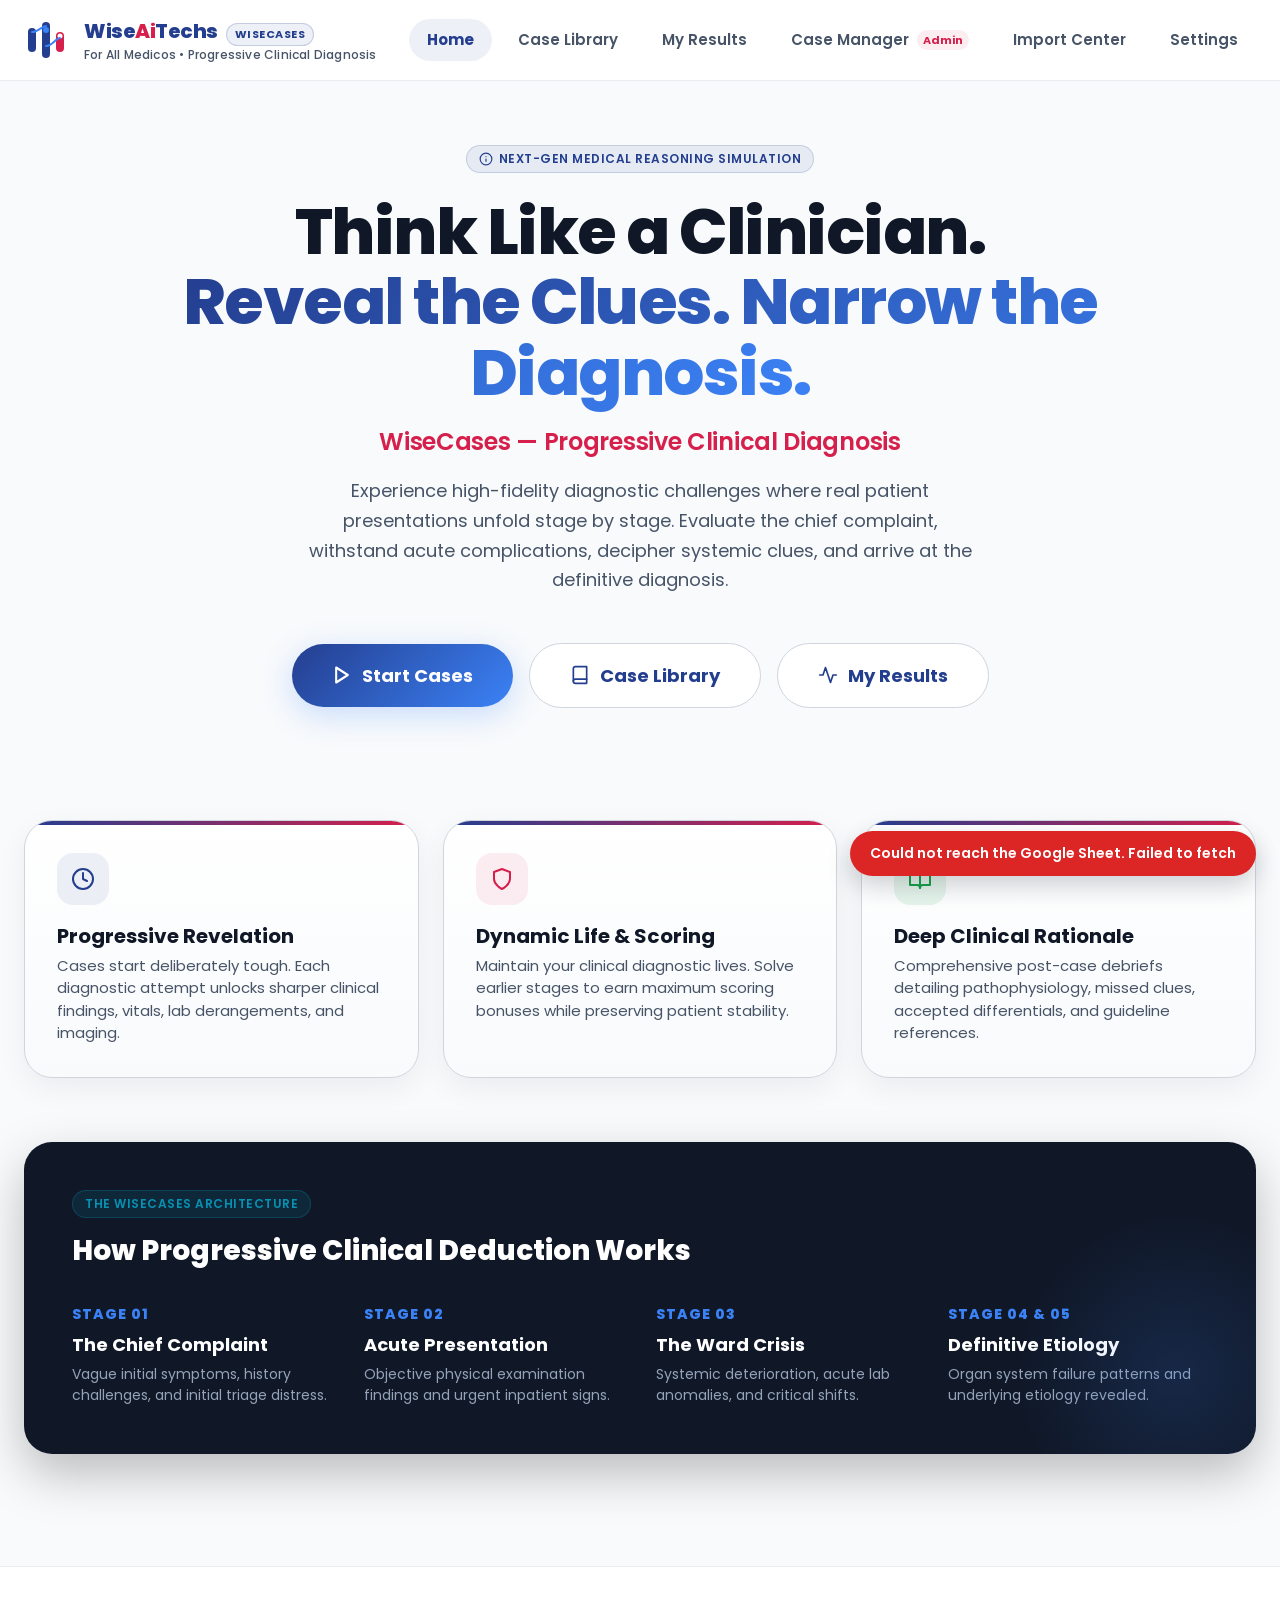
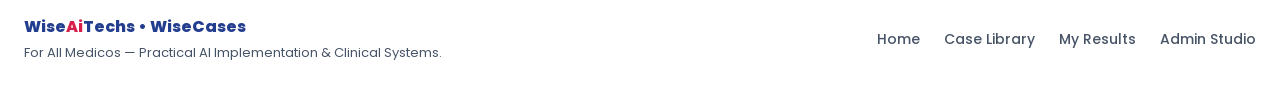
==== commit 9e871b29: "Connect the admin panel to Google Sheets as the case source. Load published cases from the Apps Scri" ====
--- a/index.html
+++ b/index.html
@@ -786,7 +786,8 @@
             </div>
             <span class="badge badge-blue" id="admin-cases-count">0 Cases Configured</span>
           </div>
-          <p class="view-subtitle">Author, edit, preview, duplicate, import, and export clinical cases.</p>
+          <p class="view-subtitle">Author, edit, preview, duplicate, import, and export clinical cases. Saves are written to the Google Sheet.</p>
+          <p id="admin-sheet-status" style="margin: 8px 0 0; font-size: 13px; color: var(--color-slate-gray);">Connecting to the Google Sheet…</p>
         </div>
 
         <!-- Admin Toolbar Actions -->
@@ -814,6 +815,9 @@
                 <line x1="12" y1="3" x2="12" y2="15"></line>
               </svg>
               Import Center
+            </button>
+            <button class="btn btn-secondary" id="btn-admin-refresh-sheet" title="Reload cases from the Google Sheet">
+              Refresh Sheet
             </button>
             <button class="btn btn-secondary" id="btn-admin-import-json">
               <svg width="18" height="18" viewBox="0 0 24 24" fill="none" stroke="currentColor" stroke-width="2" stroke-linecap="round" stroke-linejoin="round">
@@ -1075,7 +1079,7 @@
           </p>
 
           <div class="settings-radio-group">
-            <div class="settings-radio-card" id="mode-card-local" onclick="window.WISECASES?.setDataMode?.('local')">
+            <div class="settings-radio-card" id="mode-card-local">
               <div style="display: flex; justify-content: space-between; align-items: center; margin-bottom: 6px;">
                 <span style="font-weight: 700; color: var(--color-deep-navy);">● Local Mode (Offline-First)</span>
                 <span class="badge badge-green" id="badge-mode-local">Active</span>
@@ -1085,7 +1089,7 @@
               </p>
             </div>
 
-            <div class="settings-radio-card" id="mode-card-google" onclick="window.WISECASES?.setDataMode?.('google')">
+            <div class="settings-radio-card" id="mode-card-google">
               <div style="display: flex; justify-content: space-between; align-items: center; margin-bottom: 6px;">
                 <span style="font-weight: 700; color: var(--color-deep-navy);">○ Google Sheets Mode</span>
                 <span class="badge badge-neutral" id="badge-mode-google">Optional</span>
@@ -1104,11 +1108,18 @@
             <p style="font-size: 13px; color: var(--color-slate-gray); margin-bottom: 12px;">
               Paste the deployment URL generated by deploying your Apps Script project as a Web App (ends with <code>/exec</code>).
             </p>
-            <div style="display: flex; gap: 10px; flex-wrap: wrap;">
-              <input type="url" id="settings-gas-url-input" class="form-input" style="flex: 1; min-width: 280px;" placeholder="https://script.google.com/macros/s/AKfycb.../exec">
+            <form id="gas-settings-form" autocomplete="off" onsubmit="return false;" style="display: flex; gap: 10px; flex-wrap: wrap;">
+              <input type="url" id="settings-gas-url-input" class="form-input" style="flex: 1; min-width: 280px;" placeholder="https://script.google.com/macros/s/AKfycbx.../exec" value="https://script.google.com/macros/s/AKfycbx1TWEOFmV3q0PBvAAiJEcs8UYRqujYrKzmJT6trwXS8a7hf6kWSfg4a193xzUb5JKC/exec">
               <button type="button" class="btn btn-primary" id="btn-test-gas-connection">
                 Test Connection
               </button>
+            </form>
+            <div style="margin-top: 14px;">
+              <label class="form-label" for="settings-gas-admin-key">Administrator key</label>
+              <input type="password" id="settings-gas-admin-key" class="form-input" form="gas-settings-form" autocomplete="off" placeholder="Script property key used to save cases">
+              <p style="font-size: 12px; color: var(--color-slate-gray); margin: 8px 0 0;">
+                Required to create, edit, delete, or import cases into the sheet. Learners do not need it. In Apps Script, open Project Settings and copy the administrator key from Script properties. It stays in this browser only.
+              </p>
             </div>
 
             <!-- Connection Status Live Output -->
